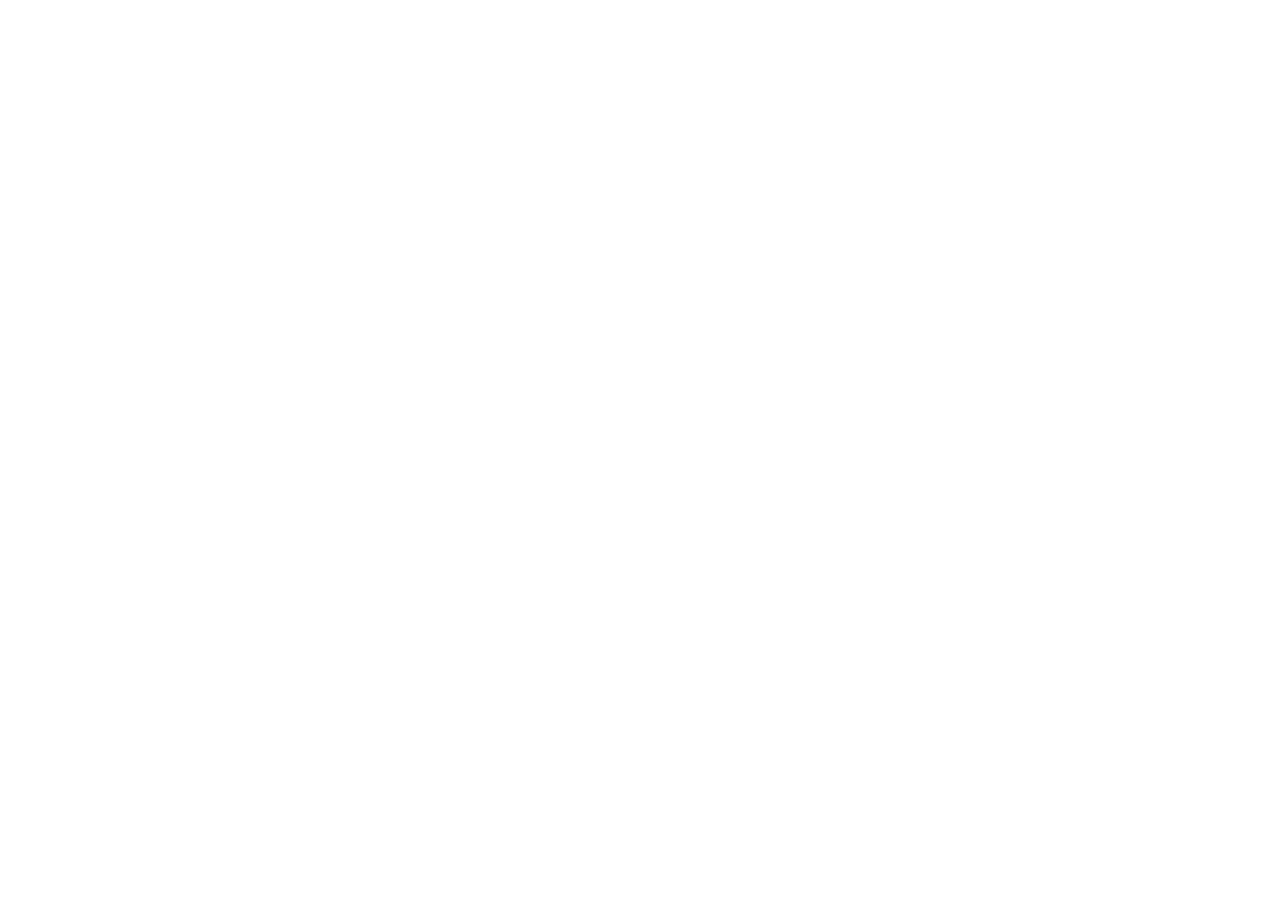
==== about.html @ e6ccbcdb "Ajout image" ====
<!DOCTYPE html>
<html lang="en">
<head>
    <meta charset="UTF-8">
    <meta http-equiv="X-UA-Compatible" content="IE=edge">
    <meta name="viewport" content="width=device-width, initial-scale=1.0">
    <title>Designo - About</title>
</head>
<body>
    
</body>
</html>
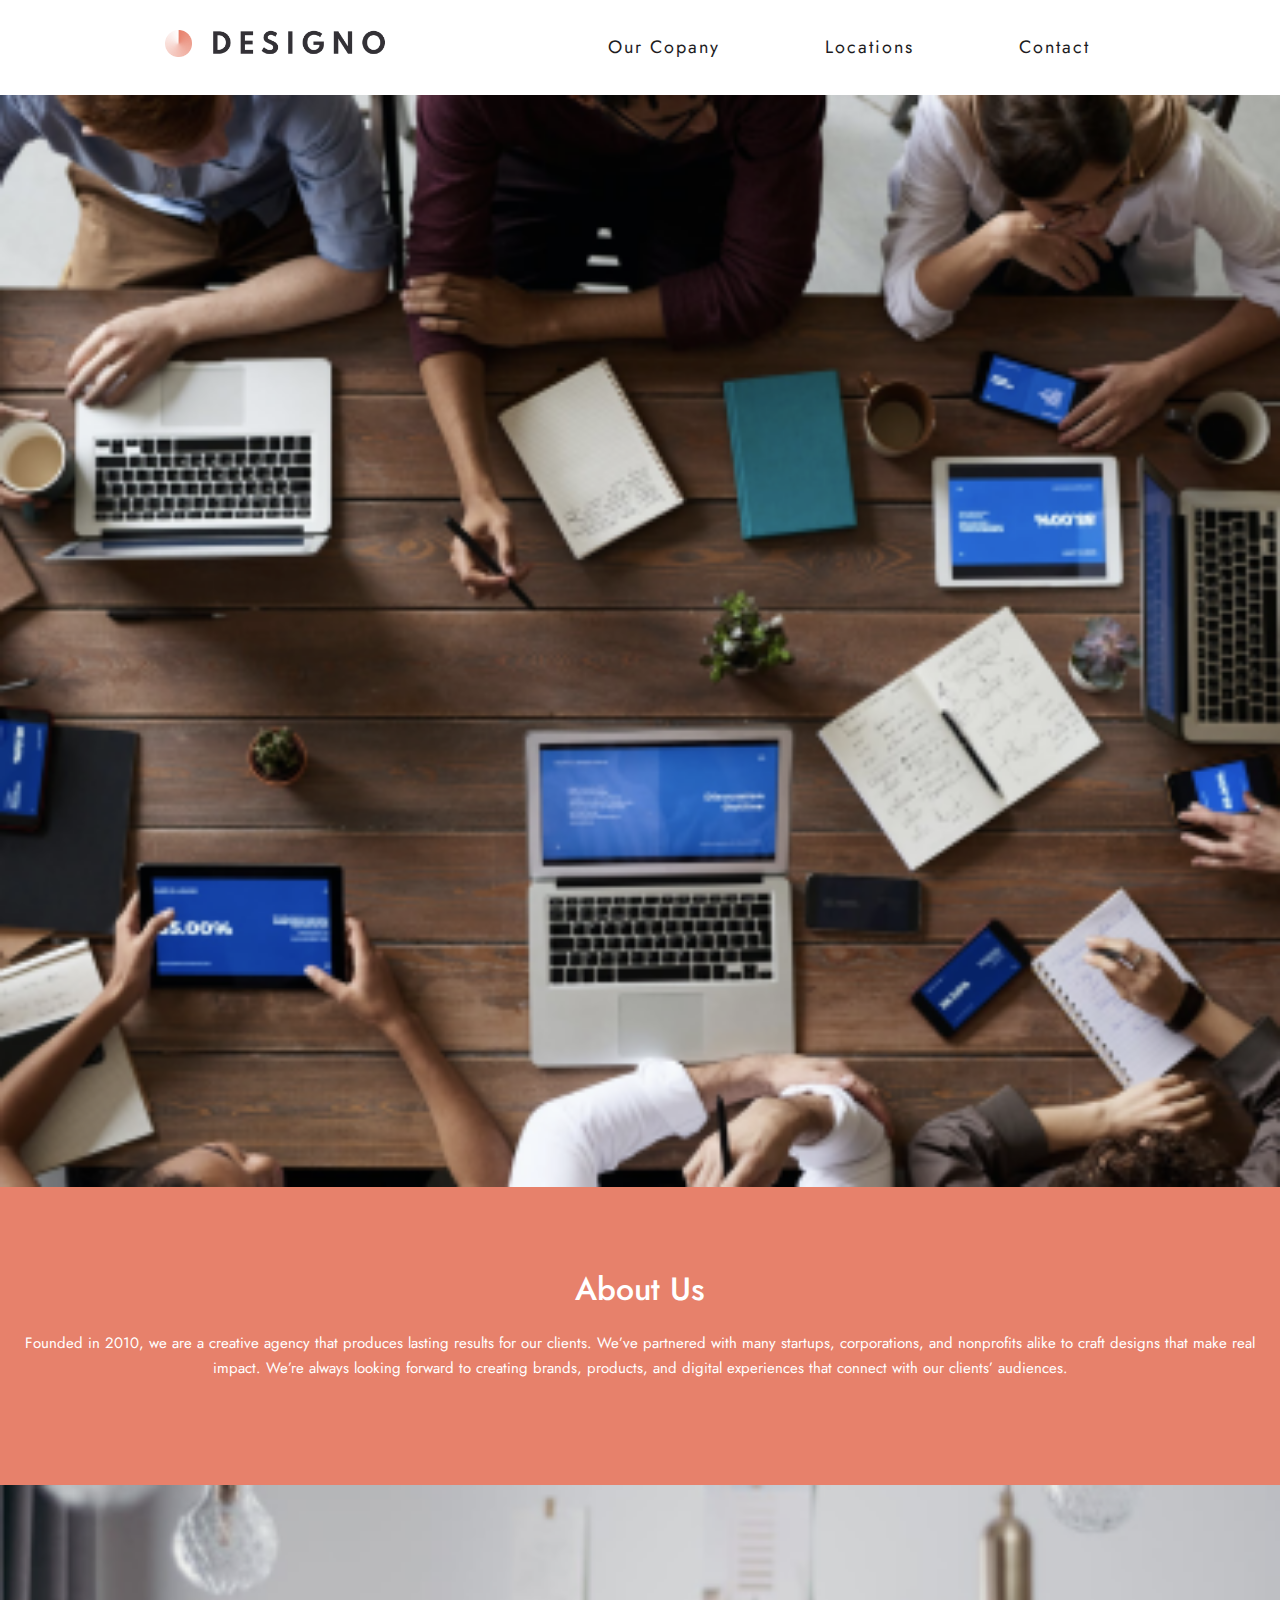
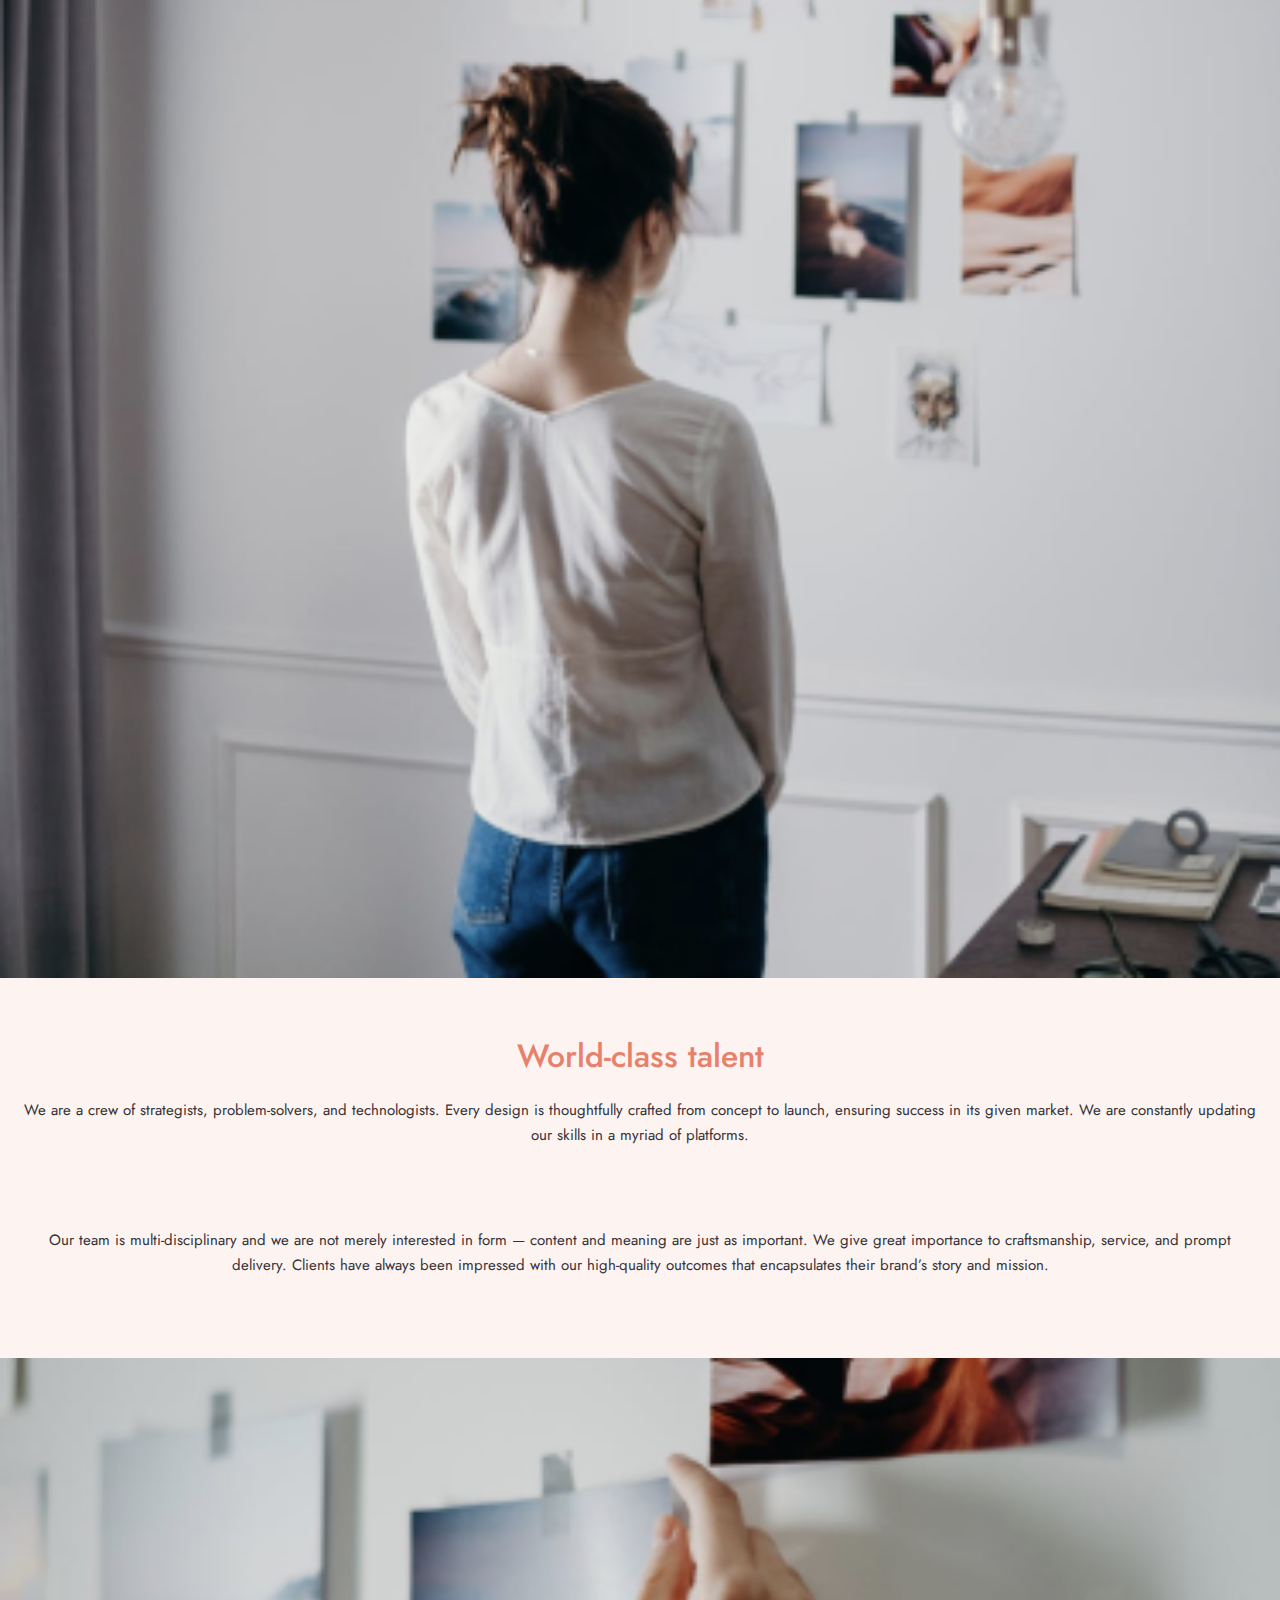
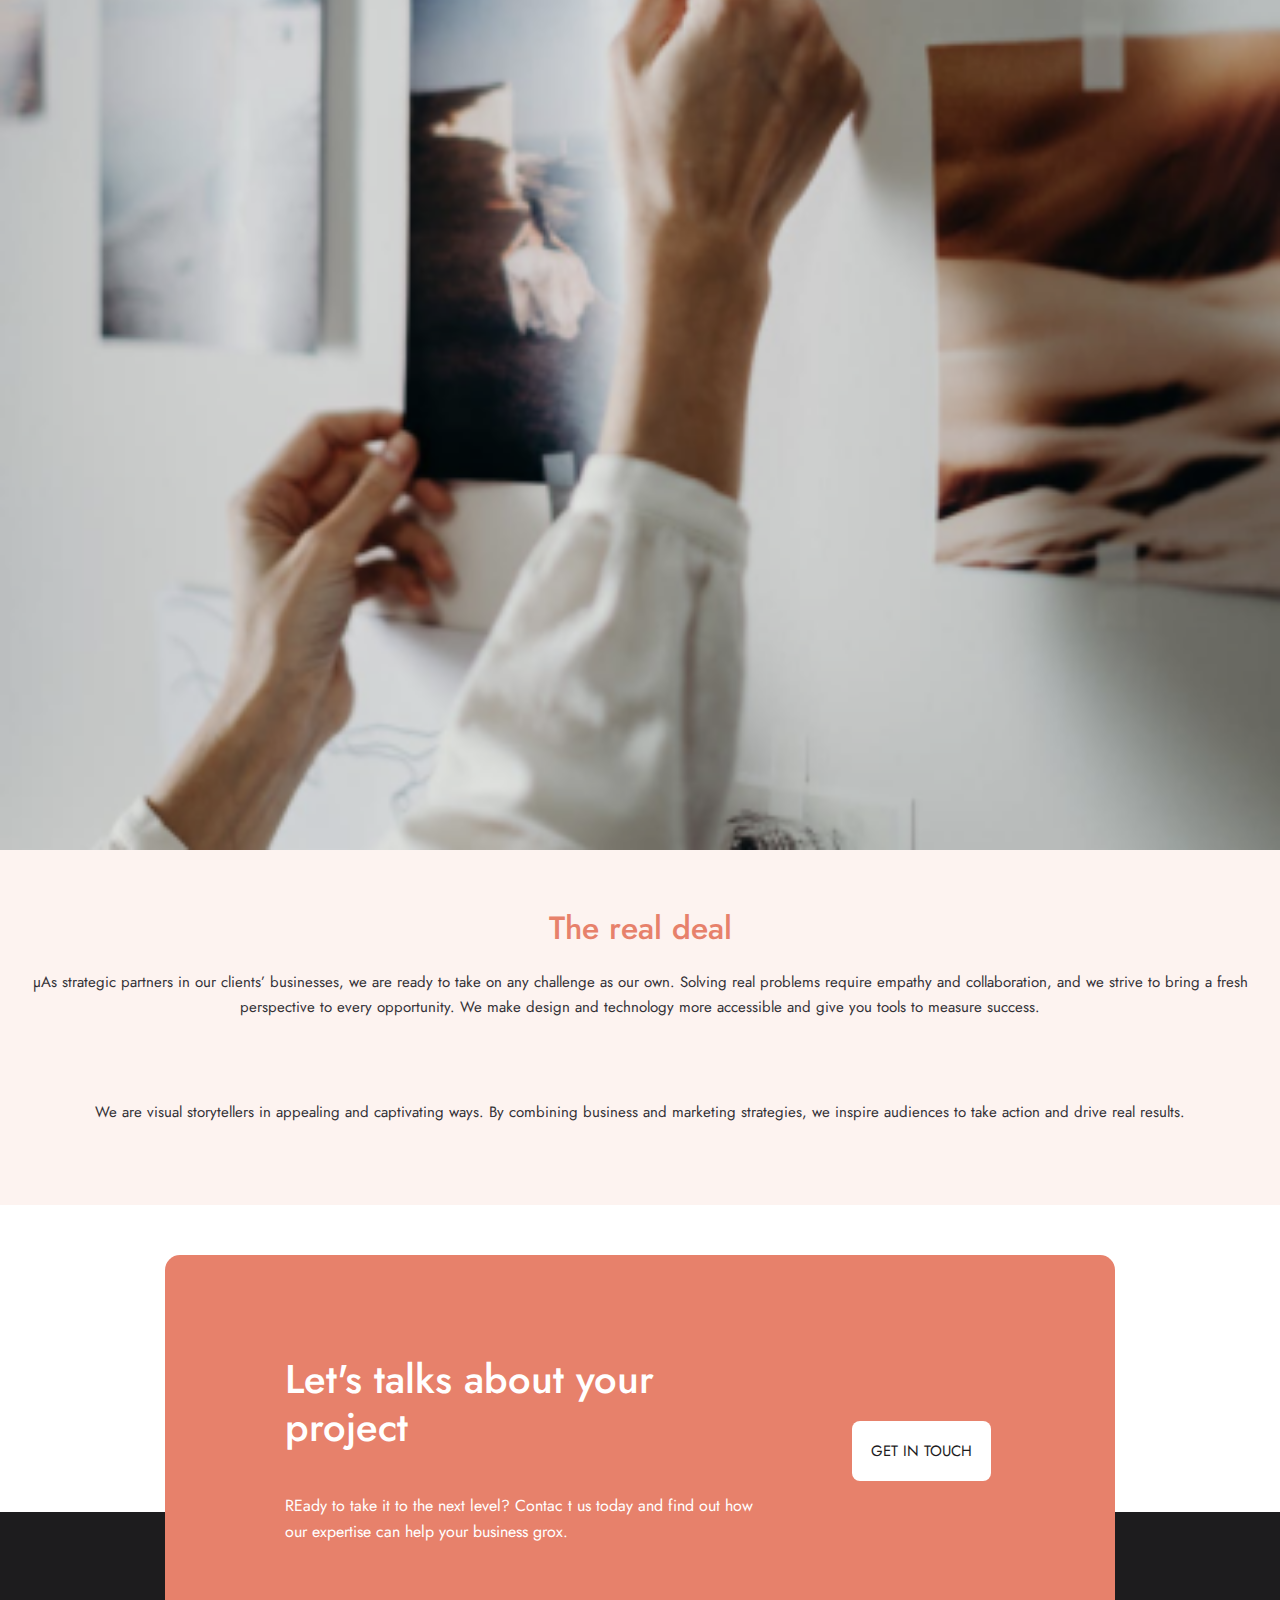
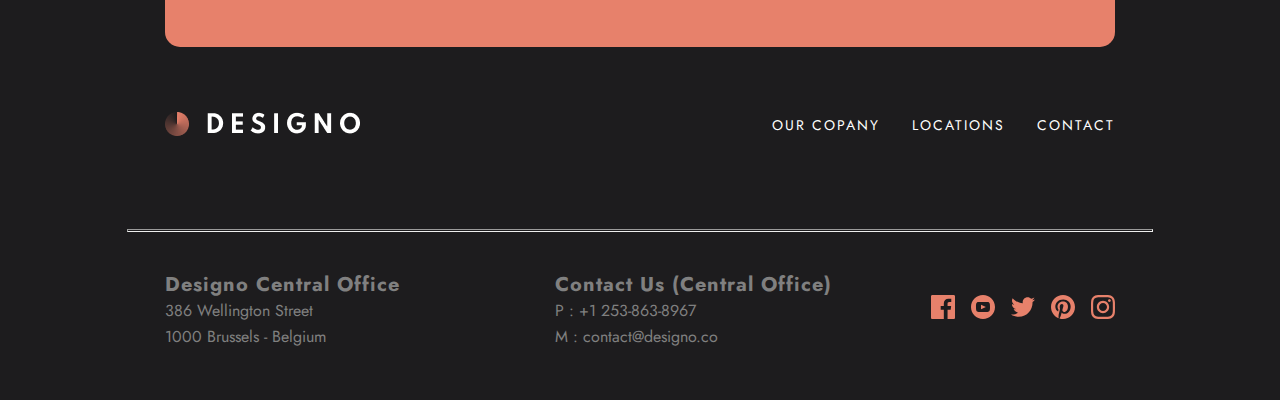
==== commit 66cdb4af: "page about 90% mobile" ====
--- a/about.html
+++ b/about.html
@@ -4,9 +4,131 @@
     <meta charset="UTF-8">
     <meta http-equiv="X-UA-Compatible" content="IE=edge">
     <meta name="viewport" content="width=device-width, initial-scale=1.0">
+    <link rel="stylesheet" href="src/css/about.min.css">
     <title>Designo - About</title>
 </head>
 <body>
-    
+
+    <!--      HEADER       -->
+
+
+    <header class="header">
+       
+            <a href="index.html">
+                <img src="src/img/logo_header.png" class="logo" alt="logo" >
+            </a>
+
+        <div class="header_burger_close" onclick="HeaderClose()"> 
+             <svg 
+                 class="w-6 h-6" fill="currentColor" viewBox="0 0 20 20" xmlns="http://www.w3.org/2000/svg"><path fill-rule="evenodd" d="M4.293 4.293a1 1 0 011.414 0L10 8.586l4.293-4.293a1 1 0 111.414 1.414L11.414 10l4.293 4.293a1 1 0 01-1.414 1.414L10 11.414l-4.293 4.293a1 1 0 01-1.414-1.414L8.586 10 4.293 5.707a1 1 0 010-1.414z" clip-rule="evenodd"></path>
+             </svg>
+        </div>
+
+        <div class="header_burger_open" onclick="HeaderOpen()">
+            <svg 
+                class="svg_menu"  fill="none" stroke="currentColor" viewBox="0 0 24 24" xmlns="http://www.w3.org/2000/svg"><path stroke-linecap="round" stroke-linejoin="round" stroke-width="2" d="M4 6h16M4 12h16M4 18h16"></path>
+            </svg>
+        </div>
+
+        <nav class="_nav_header">  
+            <ul class="_nav_header_list">
+                <li><a href="about.html" class="_nav_header_link">Our Copany</a></li>
+                <li><a href="location.html" class="_nav_header_link">Locations</a></li>
+                <li><a href="contact.html" class="_nav_header_link">Contact</a></li>
+            </ul>
+        </nav>
+      
+    </header>
+    <div class="overlay_menu_burger"></div>
+
+    <main>
+        <section class="about_us">
+            <img src="src/img/about/workship.png" alt="workship_photo">   
+            <section class="about_text">
+                <h1>About Us</h1>
+                <p>Founded in 2010, we are a creative agency that produces lasting results for our clients. We’ve partnered with many startups, corporations, and nonprofits alike to craft designs that make real impact. We’re always looking forward to creating brands, products, and digital experiences that connect with our clients’ audiences.</p>
+            </section>
+        </section>
+        <section class="talent">
+            <img src="src/img/about/think.png" alt="thinking_photo">   
+            <section class="talent_text">
+                <h1>World-class talent</h1>
+                <p>We are a crew of strategists, problem-solvers, and technologists. Every design is thoughtfully crafted from concept to launch, ensuring success in its given market. We are constantly updating our skills in a myriad of platforms.</p>
+                <p>Our team is multi-disciplinary and we are not merely interested in form — content and meaning are just as important. We give great importance to craftsmanship, service, and prompt delivery. Clients have always been impressed with our high-quality outcomes that encapsulates their brand’s story and mission.</p>
+            </section>
+        </section>
+        <section class="location">
+
+        </section>
+        <section class="real-deal">
+            <img src="src/img/about/work.png" alt="working_photo">   
+            <section class="real-deal_text">
+                <h1>The real deal</h1>
+                <p>µAs strategic partners in our clients’ businesses, we are ready to take on any challenge as our own.
+                    Solving real problems require empathy and collaboration, and we strive to bring a fresh perspective to every opportunity. We make design and technology more accessible and give you tools to measure success.</p>
+                <p> We are visual storytellers in appealing and captivating ways. By combining business and marketing strategies, we inspire audiences to take action and drive real results.</p>
+        </section>
+    </main>
+    <footer>
+
+        <section class ="talk_project">
+            <h1>Let's talks about your project</h1>
+            <p>REady to take it to the next level? Contac t us today and find out how our expertise can help your business grox.</p>
+         
+                <a href="#">get in touch</a>
+          
+        </section>
+
+        <section class="black_bg">
+            <section class="footer_nav">
+                <img src="src/img/logo_footer.png" class="logo" alt="logo" >
+            
+
+            <hr class="ligne_mobile">
+
+                    <ul class="footer_info_list">
+                        <li><a href="#" class="footer_info_link">Our Copany</a></li>
+                        <li><a href="#" class="footer_info_link">Locations</a></li>
+                        <li><a href="#" class="footer_info_link">Contact</a></li>
+                    </ul>
+            
+            </section>
+
+            <hr class="ligne_pc">
+
+            <section class="adresse_et_reseau">
+
+                <section class="adress_contact">
+
+                    <div>
+                        <h2>Designo Central Office</h2>
+                        <p> 386 Wellington Street </p>
+                        <p> 1000 Brussels - Belgium</p>
+                    </div>
+
+                    <div>
+                    <h2> Contact Us (Central Office)</h2>
+                    <p> P : +1 253-863-8967</p>
+                    <p> M : contact@designo.co</p>
+                    </div>
+            
+                </section>
+
+                <section class="reseau">
+                    <ul class="menu_reseau">
+                        <li class="logo_reseau"><img src="src/img/icon/facebook.svg" alt="logo facebook"></li>
+                        <li class="logo_reseau"><img src="src/img/icon/youtube.svg" alt="logo youtube"></li>
+                        <li class="logo_reseau"><img src="src/img/icon/twitter.svg" alt="logo twitter"></li>
+                        <li class="logo_reseau"><img src="src/img/icon/printerest.svg" alt="logo pinterest"></li>
+                        <li class="logo_reseau"><img src="src/img/icon/instagram.svg" alt="logo instagram"></li>
+                    </ul>
+                </section>
+            </section>        
+        </section>    
+    </footer>
+
+<script src="src/js/script.js"></script>
 </body>
+
+</html>
 </html>--- a/src/css/about.min.css
+++ b/src/css/about.min.css
@@ -0,0 +1 @@
+@import"https://fonts.googleapis.com/css2?family=Jost:ital,wght@0,100;0,200;0,300;0,400;0,500;0,600;0,700;0,800;0,900;1,100;1,200;1,300;1,400;1,500;1,600;1,700;1,800;1,900&display=swap";@import"https://fonts.googleapis.com/css2?family=Jost:ital,wght@0,100;0,200;0,300;0,400;0,500;0,600;0,700;0,800;0,900;1,100;1,200;1,300;1,400;1,500;1,600;1,700;1,800;1,900&display=swap";@import"https://fonts.googleapis.com/css2?family=Jost:ital,wght@0,100;0,200;0,300;0,400;0,500;0,600;0,700;0,800;0,900;1,100;1,200;1,300;1,400;1,500;1,600;1,700;1,800;1,900&display=swap";html,body,span,span,applet,object,iframe,h1,h2,h3,h4,h5,h6,p,blockquote,pre,a,abbr,acronym,address,big,cite,code,del,dfn,em,img,ins,kbd,q,s,samp,small,strike,strong,sub,sup,tt,var,b,u,i,center,dl,dt,dd,ol,ul,li,fieldset,form,label,legend,table,caption,tbody,tfoot,thead,tr,th,td,article,aside,canvas,details,embed,figure,figcaption,footer,header,hgroup,menu,nav,output,ruby,section,summary,time,mark,audio,video{margin:0;padding:0;border:0;font-size:100%;font:inherit;vertical-align:baseline}article,aside,details,figcaption,figure,footer,header,hgroup,menu,nav,section{display:block}body{line-height:1}ol,ul{list-style:none}blockquote,q{quotes:none}blockquote:before,blockquote:after,q:before,q:after{content:"";content:none}table{border-collapse:collapse;border-spacing:0}h1{font-family:"Jost";font-style:normal;font-weight:500;font-size:48px;line-height:48px}h2{font-family:"Jost";font-style:normal;font-weight:500;font-size:40px;line-height:48px;letter-spacing:2px}h2{font-family:"Jost";font-style:normal;font-weight:500;font-size:20px;line-height:26px;letter-spacing:5px}body{font-family:"Jost";font-style:normal;font-weight:400;font-size:16px;line-height:26px}h1{font-family:"Jost";font-style:normal;font-weight:500;font-size:48px;line-height:48px}h2{font-family:"Jost";font-style:normal;font-weight:500;font-size:40px;line-height:48px;letter-spacing:2px}h2{font-family:"Jost";font-style:normal;font-weight:500;font-size:20px;line-height:26px;letter-spacing:5px}body{font-family:"Jost";font-style:normal;font-weight:400;font-size:16px;line-height:26px}.header{background-color:#fff;width:calc(100% - 70px);height:96px;display:-webkit-box;display:-ms-flexbox;display:flex;-webkit-box-pack:justify;-ms-flex-pack:justify;justify-content:space-between;-webkit-box-align:center;-ms-flex-align:center;align-items:center;padding:0px 35px}.header .logo{max-height:27px}.header .header_burger_close{display:none;cursor:pointer}.header .header_burger_close svg{width:35px;height:32px}.header .on{display:block}.header .header_burger_open{display:block;cursor:pointer}.header .header_burger_open svg{width:35px;height:32px}.header .off{display:none}.header ._nav_header{position:fixed;top:0;left:0;width:100%;height:235px;background-color:#1d1c1e;display:-webkit-box;display:-ms-flexbox;display:flex;margin-top:96px;-webkit-box-pack:justify;-ms-flex-pack:justify;justify-content:space-between;padding-left:24px;-webkit-transform:translateX(500vh);transform:translateX(500vh);-webkit-transition:all 1s;transition:all 1s}.header ._nav_header ._nav_header_list{display:-webkit-box;display:-ms-flexbox;display:flex;-webkit-box-orient:vertical;-webkit-box-direction:normal;-ms-flex-direction:column;flex-direction:column;-webkit-box-align:left;-ms-flex-align:left;align-items:left;-webkit-box-pack:center;-ms-flex-pack:center;justify-content:center;gap:35px}.header ._nav_header ._nav_header_list ._nav_header_link{color:#fff;text-decoration:none;font-size:24px;font-size:24px}.header .open{-webkit-transform:initial;transform:initial;display:-webkit-box;display:-ms-flexbox;display:flex}@media screen and (min-width: 768px){.header{display:-webkit-box;display:-ms-flexbox;display:flex;height:initial;width:initial;padding:0px 165px;background-color:#fff}.header img{margin-right:25px}.header ._nav_header{display:-webkit-box;display:-ms-flexbox;display:flex;-webkit-box-align:center;-ms-flex-align:center;align-items:center;-webkit-box-pack:center;-ms-flex-pack:center;justify-content:center;position:relative;width:initial;height:95px;background-color:#fff;margin-top:0px;padding-left:0px;-webkit-transform:none;transform:none;-webkit-transition:none;transition:none}.header ._nav_header ._nav_header_list{-webkit-box-orient:horizontal;-webkit-box-direction:normal;-ms-flex-direction:row;flex-direction:row;-webkit-box-align:center;-ms-flex-align:center;align-items:center;-webkit-box-pack:center;-ms-flex-pack:center;justify-content:center;display:-webkit-box;display:-ms-flexbox;display:flex;-webkit-box-pack:justify;-ms-flex-pack:justify;justify-content:space-between;align-items:center;height:56px;margin:0px 40px 0px 48px;position:relative;padding:0;margin:0;list-style:none;gap:55px}.header ._nav_header ._nav_header_list ._nav_header_link{color:#1d1c1e;text-decoration:none;font-weight:400;font-size:18px;padding:28px 25px 31px;line-height:14px;letter-spacing:2px}.header .header_burger_open{display:none}.header .header_burger_close{display:none}}h1{font-family:"Jost";font-style:normal;font-weight:500;font-size:48px;line-height:48px}h2{font-family:"Jost";font-style:normal;font-weight:500;font-size:40px;line-height:48px;letter-spacing:2px}h2{font-family:"Jost";font-style:normal;font-weight:500;font-size:20px;line-height:26px;letter-spacing:5px}body{font-family:"Jost";font-style:normal;font-weight:400;font-size:16px;line-height:26px}footer{width:100vw;display:-webkit-box;display:-ms-flexbox;display:flex;-webkit-box-orient:vertical;-webkit-box-direction:normal;-ms-flex-direction:column;flex-direction:column;gap:40px}footer .talk_project{position:relative;background-color:#e7816b;text-align:center;color:#fff;padding:25px;margin:50px 35px -200px;bottom:10;border-radius:15%}footer .talk_project h1{font-size:32px}footer .talk_project p{font-size:15px;margin-top:15px;margin-bottom:49px}footer .talk_project a{text-decoration:none;font-size:15px;color:#1d1c1e;padding:17px 19px;text-transform:uppercase;background-color:#fff;border-radius:8%}footer .black_bg{background-color:#1d1c1e;padding-top:150px;width:100vw;display:-webkit-box;display:-ms-flexbox;display:flex;-webkit-box-orient:vertical;-webkit-box-direction:normal;-ms-flex-direction:column;flex-direction:column;gap:40px}footer .black_bg .footer_nav{display:-webkit-box;display:-ms-flexbox;display:flex;-webkit-box-pack:justify;-ms-flex-pack:justify;justify-content:space-between;-webkit-box-align:center;-ms-flex-align:center;align-items:center;-webkit-box-orient:vertical;-webkit-box-direction:normal;-ms-flex-direction:column;flex-direction:column}footer .black_bg .footer_nav .logo{max-height:27px;margin:50px auto}footer .black_bg .footer_nav .ligne_mobile{color:rgba(255,255,255,.1);height:1px;width:80%;margin:0 24px 32px}footer .black_bg .footer_nav .footer_info_list{display:-webkit-box;display:-ms-flexbox;display:flex;-webkit-box-orient:vertical;-webkit-box-direction:normal;-ms-flex-direction:column;flex-direction:column;gap:32px;text-align:center;text-transform:uppercase;font-size:14px;letter-spacing:2px}footer .black_bg .footer_nav .footer_info_list .footer_info_link{text-decoration:none;color:#fff}footer .black_bg .ligne_pc{display:none}footer .black_bg .adress_contact{display:-webkit-box;display:-ms-flexbox;display:flex;-webkit-box-orient:vertical;-webkit-box-direction:normal;-ms-flex-direction:column;flex-direction:column;-webkit-box-align:center;-ms-flex-align:center;align-items:center;-ms-flex-line-pack:center;align-content:center;font-size:16px;color:gray;text-align:center;gap:40px;padding:0 50px}footer .black_bg .adress_contact h2{letter-spacing:1px;font-weight:700}footer .black_bg .adress_contact p{font-size:16px}footer .black_bg .reseau{color:#fff}footer .black_bg .reseau .menu_reseau{display:-webkit-box;display:-ms-flexbox;display:flex;-webkit-box-align:center;-ms-flex-align:center;align-items:center;-webkit-box-pack:center;-ms-flex-pack:center;justify-content:center;gap:16px}@media screen and (min-width: 768px){footer{width:100vw;display:-webkit-box;display:-ms-flexbox;display:flex;-webkit-box-orient:vertical;-webkit-box-direction:normal;-ms-flex-direction:column;flex-direction:column;gap:40px}footer .talk_project{position:relative;background-color:#e7816b;display:grid;-webkit-box-pack:center;-ms-flex-pack:center;justify-content:center;-webkit-box-align:center;-ms-flex-align:center;align-items:center;grid-template-columns:1fr 1fr;grid-template-rows:1fr 1fr;gap:0px 0px;grid-auto-flow:row;grid-template-areas:"h1 a" "p a";text-align:left;color:#fff;padding:25px;margin:50px 165px -175px;bottom:10;border-radius:15px}footer .talk_project h1{grid-area:h1;font-size:40px;width:468px;margin-left:95px;margin-top:75px}footer .talk_project p{grid-area:p;font-size:16px;margin-top:15px;margin-bottom:49px;width:468px;margin-left:95px}footer .talk_project a{margin:auto;grid-area:a;text-decoration:none;font-size:15px;color:#1d1c1e;text-align:center;padding:17px 19px;text-transform:uppercase;background-color:#fff;border-radius:8px}footer .black_bg{background-color:#1d1c1e;padding-top:150px;width:100vw}footer .black_bg .footer_nav{display:-webkit-box;display:-ms-flexbox;display:flex;-webkit-box-pack:justify;-ms-flex-pack:justify;justify-content:space-between;-webkit-box-align:center;-ms-flex-align:center;align-items:center;-webkit-box-orient:horizontal;-webkit-box-direction:normal;-ms-flex-direction:row;flex-direction:row;padding:0 165px}footer .black_bg .footer_nav .logo{max-height:27px;margin:50px 0}footer .black_bg .footer_nav .ligne_mobile{display:none}footer .black_bg .footer_nav .footer_info_list{display:-webkit-box;display:-ms-flexbox;display:flex;-webkit-box-orient:horizontal;-webkit-box-direction:normal;-ms-flex-direction:row;flex-direction:row;gap:32px;text-align:center;text-transform:uppercase;font-size:14px;letter-spacing:2px}footer .black_bg .footer_nav .footer_info_list .footer_info_link{text-decoration:none;color:#fff}footer .black_bg .ligne_pc{display:block;color:rgba(255,255,255,.1);height:1px;width:80%;margin:0 32px;-ms-flex-item-align:center;align-self:center}footer .black_bg .adresse_et_reseau{display:-webkit-box;display:-ms-flexbox;display:flex;-webkit-box-pack:justify;-ms-flex-pack:justify;justify-content:space-between;-webkit-box-align:center;-ms-flex-align:center;align-items:center;padding:0 165px;margin-bottom:50px}footer .black_bg .adresse_et_reseau .adress_contact{display:-webkit-box;display:-ms-flexbox;display:flex;-webkit-box-orient:horizontal;-webkit-box-direction:normal;-ms-flex-direction:row;flex-direction:row;-webkit-box-pack:left;-ms-flex-pack:left;justify-content:left;font-size:16px;color:gray;text-align:left;gap:155px;padding:0 0}footer .black_bg .adresse_et_reseau .adress_contact h2{letter-spacing:1px;font-weight:700}footer .black_bg .adresse_et_reseau .adress_contact p{font-size:16px}footer .black_bg .adresse_et_reseau .reseau{color:#fff}footer .black_bg .adresse_et_reseau .reseau .menu_reseau{display:-webkit-box;display:-ms-flexbox;display:flex;-webkit-box-align:center;-ms-flex-align:center;align-items:center;-webkit-box-pack:center;-ms-flex-pack:center;justify-content:center;gap:16px}}.about_us{display:-webkit-box;display:-ms-flexbox;display:flex;-webkit-box-orient:vertical;-webkit-box-direction:normal;-ms-flex-direction:column;flex-direction:column}.about_us .about_text{background-color:#e7816b;text-align:center;color:#fff;padding:24px}.about_us .about_text h1{font-size:32px;line-height:36px;padding-top:60px}.about_us .about_text p{font-size:15px;margin-top:24px;margin-bottom:80px;line-height:25px}.talent{display:-webkit-box;display:-ms-flexbox;display:flex;-webkit-box-orient:vertical;-webkit-box-direction:normal;-ms-flex-direction:column;flex-direction:column}.talent .talent_text{background-color:#fdf3f0;text-align:center;padding:0 24px}.talent .talent_text h1{color:#e7816b;font-size:32px;line-height:36px;padding-top:60px}.talent .talent_text p{color:#333136;font-size:15px;margin-top:24px;margin-bottom:80px;line-height:25px}.real-deal{display:-webkit-box;display:-ms-flexbox;display:flex;-webkit-box-orient:vertical;-webkit-box-direction:normal;-ms-flex-direction:column;flex-direction:column}.real-deal .real-deal_text{background-color:#fdf3f0;text-align:center;padding:0 24px}.real-deal .real-deal_text h1{color:#e7816b;font-size:32px;line-height:36px;padding-top:60px}.real-deal .real-deal_text p{color:#333136;font-size:15px;margin-top:24px;margin-bottom:80px;line-height:25px}/*# sourceMappingURL=about.min.css.map */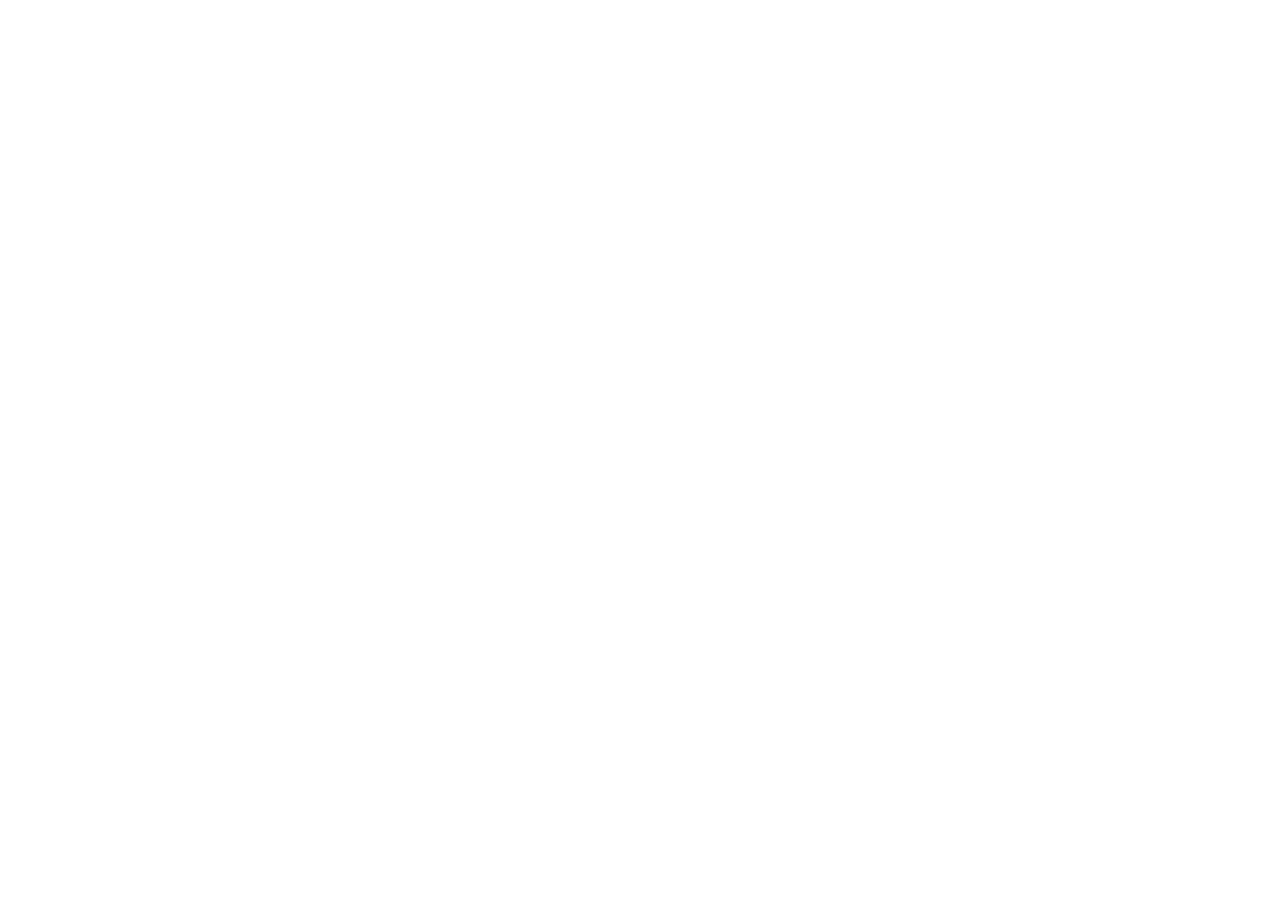
==== commit 8e71dc29: "push seb seb" ====
--- a/about.html
+++ b/about.html
@@ -4,131 +4,9 @@
     <meta charset="UTF-8">
     <meta http-equiv="X-UA-Compatible" content="IE=edge">
     <meta name="viewport" content="width=device-width, initial-scale=1.0">
-    <link rel="stylesheet" href="src/css/about.min.css">
     <title>Designo - About</title>
 </head>
 <body>
-
-    <!--      HEADER       -->
-
-
-    <header class="header">
-       
-            <a href="index.html">
-                <img src="src/img/logo_header.png" class="logo" alt="logo" >
-            </a>
-
-        <div class="header_burger_close" onclick="HeaderClose()"> 
-             <svg 
-                 class="w-6 h-6" fill="currentColor" viewBox="0 0 20 20" xmlns="http://www.w3.org/2000/svg"><path fill-rule="evenodd" d="M4.293 4.293a1 1 0 011.414 0L10 8.586l4.293-4.293a1 1 0 111.414 1.414L11.414 10l4.293 4.293a1 1 0 01-1.414 1.414L10 11.414l-4.293 4.293a1 1 0 01-1.414-1.414L8.586 10 4.293 5.707a1 1 0 010-1.414z" clip-rule="evenodd"></path>
-             </svg>
-        </div>
-
-        <div class="header_burger_open" onclick="HeaderOpen()">
-            <svg 
-                class="svg_menu"  fill="none" stroke="currentColor" viewBox="0 0 24 24" xmlns="http://www.w3.org/2000/svg"><path stroke-linecap="round" stroke-linejoin="round" stroke-width="2" d="M4 6h16M4 12h16M4 18h16"></path>
-            </svg>
-        </div>
-
-        <nav class="_nav_header">  
-            <ul class="_nav_header_list">
-                <li><a href="about.html" class="_nav_header_link">Our Copany</a></li>
-                <li><a href="location.html" class="_nav_header_link">Locations</a></li>
-                <li><a href="contact.html" class="_nav_header_link">Contact</a></li>
-            </ul>
-        </nav>
-      
-    </header>
-    <div class="overlay_menu_burger"></div>
-
-    <main>
-        <section class="about_us">
-            <img src="src/img/about/workship.png" alt="workship_photo">   
-            <section class="about_text">
-                <h1>About Us</h1>
-                <p>Founded in 2010, we are a creative agency that produces lasting results for our clients. We’ve partnered with many startups, corporations, and nonprofits alike to craft designs that make real impact. We’re always looking forward to creating brands, products, and digital experiences that connect with our clients’ audiences.</p>
-            </section>
-        </section>
-        <section class="talent">
-            <img src="src/img/about/think.png" alt="thinking_photo">   
-            <section class="talent_text">
-                <h1>World-class talent</h1>
-                <p>We are a crew of strategists, problem-solvers, and technologists. Every design is thoughtfully crafted from concept to launch, ensuring success in its given market. We are constantly updating our skills in a myriad of platforms.</p>
-                <p>Our team is multi-disciplinary and we are not merely interested in form — content and meaning are just as important. We give great importance to craftsmanship, service, and prompt delivery. Clients have always been impressed with our high-quality outcomes that encapsulates their brand’s story and mission.</p>
-            </section>
-        </section>
-        <section class="location">
-
-        </section>
-        <section class="real-deal">
-            <img src="src/img/about/work.png" alt="working_photo">   
-            <section class="real-deal_text">
-                <h1>The real deal</h1>
-                <p>µAs strategic partners in our clients’ businesses, we are ready to take on any challenge as our own.
-                    Solving real problems require empathy and collaboration, and we strive to bring a fresh perspective to every opportunity. We make design and technology more accessible and give you tools to measure success.</p>
-                <p> We are visual storytellers in appealing and captivating ways. By combining business and marketing strategies, we inspire audiences to take action and drive real results.</p>
-        </section>
-    </main>
-    <footer>
-
-        <section class ="talk_project">
-            <h1>Let's talks about your project</h1>
-            <p>REady to take it to the next level? Contac t us today and find out how our expertise can help your business grox.</p>
-         
-                <a href="#">get in touch</a>
-          
-        </section>
-
-        <section class="black_bg">
-            <section class="footer_nav">
-                <img src="src/img/logo_footer.png" class="logo" alt="logo" >
-            
-
-            <hr class="ligne_mobile">
-
-                    <ul class="footer_info_list">
-                        <li><a href="#" class="footer_info_link">Our Copany</a></li>
-                        <li><a href="#" class="footer_info_link">Locations</a></li>
-                        <li><a href="#" class="footer_info_link">Contact</a></li>
-                    </ul>
-            
-            </section>
-
-            <hr class="ligne_pc">
-
-            <section class="adresse_et_reseau">
-
-                <section class="adress_contact">
-
-                    <div>
-                        <h2>Designo Central Office</h2>
-                        <p> 386 Wellington Street </p>
-                        <p> 1000 Brussels - Belgium</p>
-                    </div>
-
-                    <div>
-                    <h2> Contact Us (Central Office)</h2>
-                    <p> P : +1 253-863-8967</p>
-                    <p> M : contact@designo.co</p>
-                    </div>
-            
-                </section>
-
-                <section class="reseau">
-                    <ul class="menu_reseau">
-                        <li class="logo_reseau"><img src="src/img/icon/facebook.svg" alt="logo facebook"></li>
-                        <li class="logo_reseau"><img src="src/img/icon/youtube.svg" alt="logo youtube"></li>
-                        <li class="logo_reseau"><img src="src/img/icon/twitter.svg" alt="logo twitter"></li>
-                        <li class="logo_reseau"><img src="src/img/icon/printerest.svg" alt="logo pinterest"></li>
-                        <li class="logo_reseau"><img src="src/img/icon/instagram.svg" alt="logo instagram"></li>
-                    </ul>
-                </section>
-            </section>        
-        </section>    
-    </footer>
-
-<script src="src/js/script.js"></script>
+    
 </body>
-
-</html>
 </html>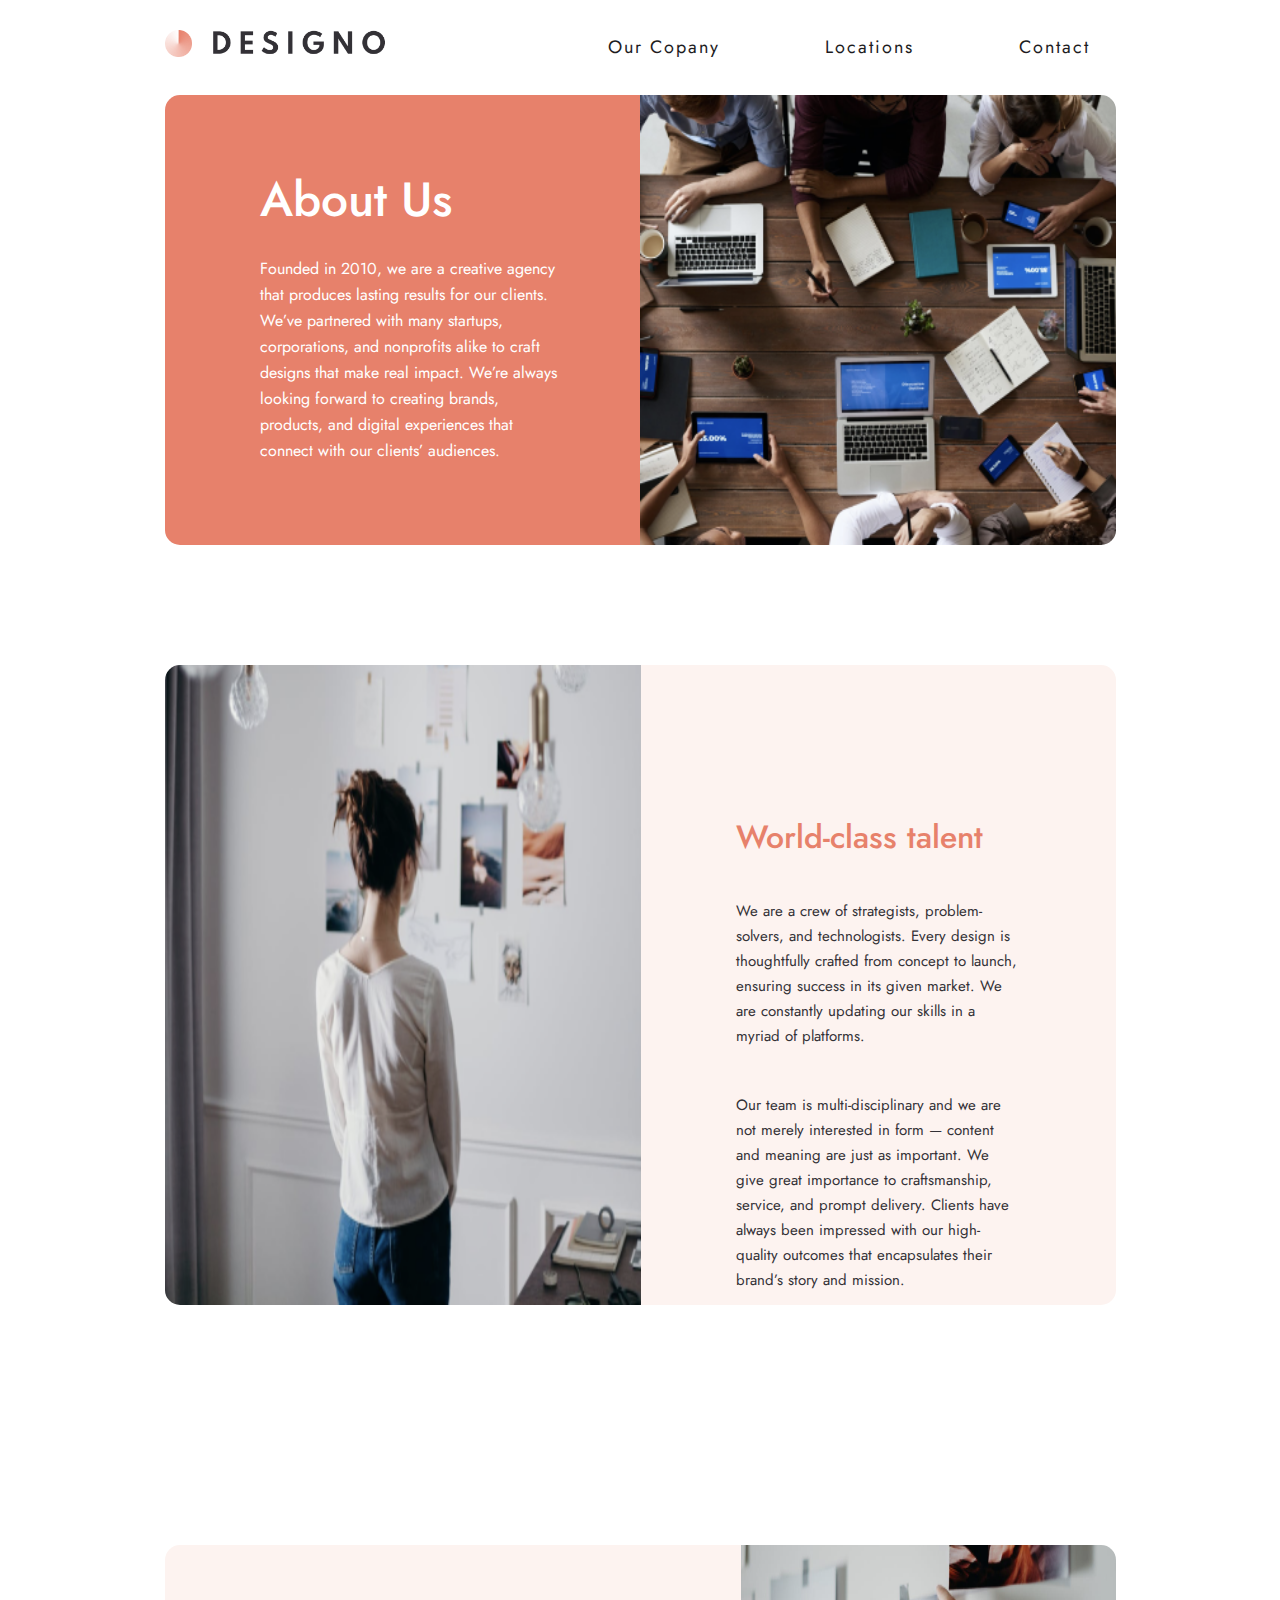
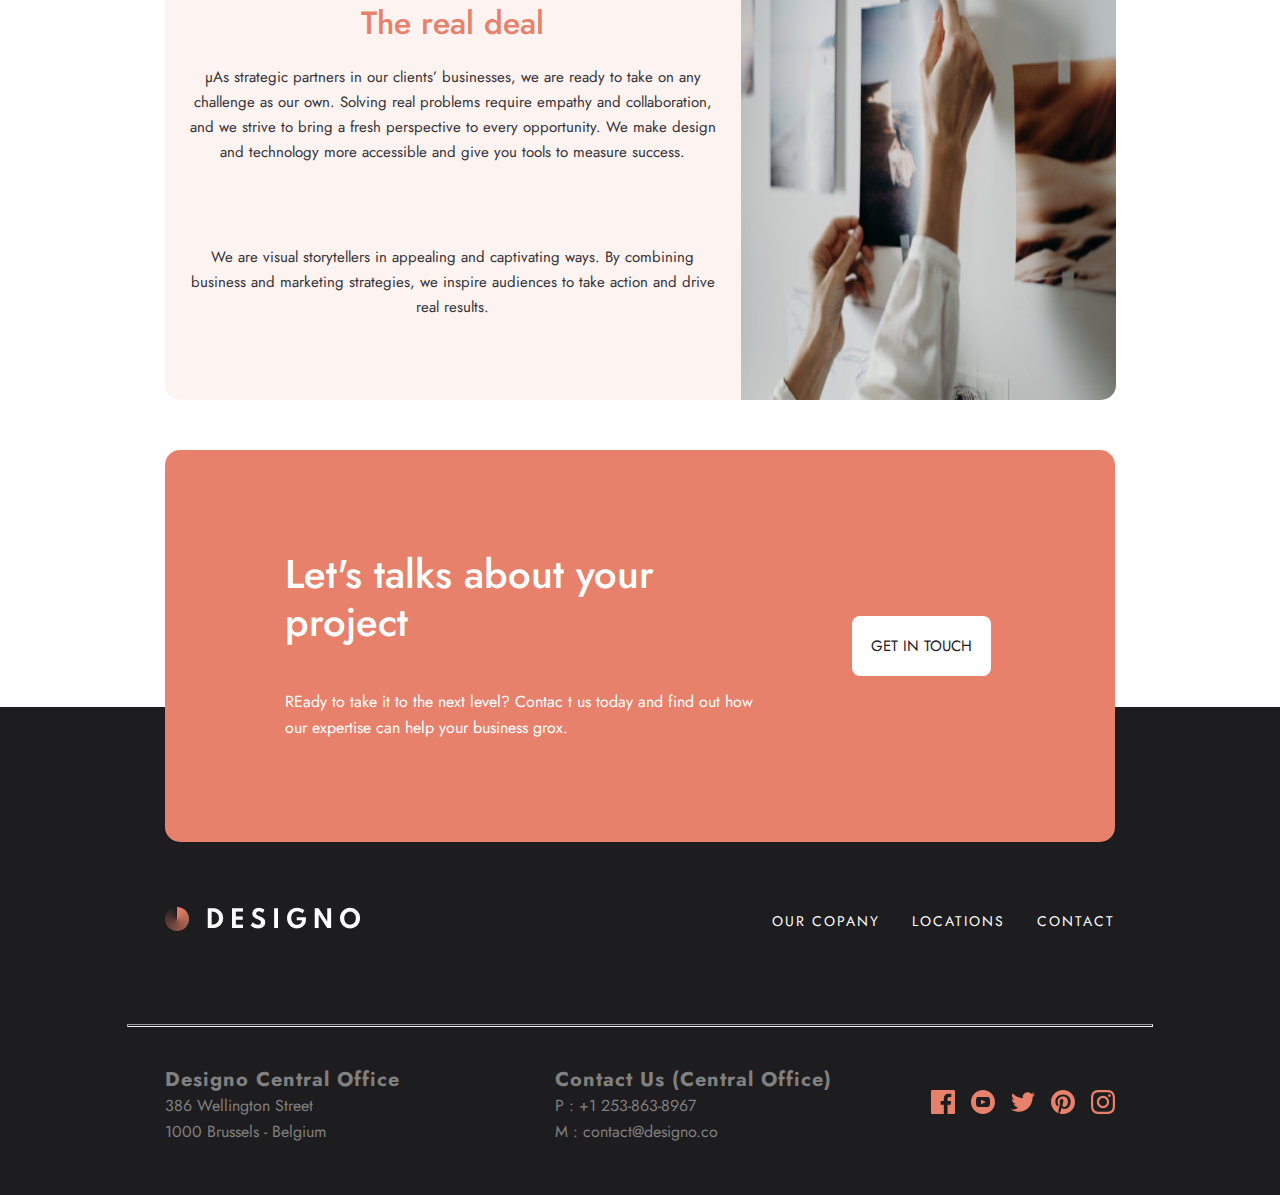
==== commit e2c762e1: "about et index" ====
--- a/about.html
+++ b/about.html
@@ -4,9 +4,131 @@
     <meta charset="UTF-8">
     <meta http-equiv="X-UA-Compatible" content="IE=edge">
     <meta name="viewport" content="width=device-width, initial-scale=1.0">
+    <link rel="stylesheet" href="src/css/about.min.css">
     <title>Designo - About</title>
 </head>
 <body>
-    
+
+    <!--      HEADER       -->
+
+
+    <header class="header">
+       
+            <a href="index.html">
+                <img src="src/img/logo_header.png" class="logo" alt="logo" >
+            </a>
+
+        <div class="header_burger_close" onclick="HeaderClose()"> 
+             <svg 
+                 class="w-6 h-6" fill="currentColor" viewBox="0 0 20 20" xmlns="http://www.w3.org/2000/svg"><path fill-rule="evenodd" d="M4.293 4.293a1 1 0 011.414 0L10 8.586l4.293-4.293a1 1 0 111.414 1.414L11.414 10l4.293 4.293a1 1 0 01-1.414 1.414L10 11.414l-4.293 4.293a1 1 0 01-1.414-1.414L8.586 10 4.293 5.707a1 1 0 010-1.414z" clip-rule="evenodd"></path>
+             </svg>
+        </div>
+
+        <div class="header_burger_open" onclick="HeaderOpen()">
+            <svg 
+                class="svg_menu"  fill="none" stroke="currentColor" viewBox="0 0 24 24" xmlns="http://www.w3.org/2000/svg"><path stroke-linecap="round" stroke-linejoin="round" stroke-width="2" d="M4 6h16M4 12h16M4 18h16"></path>
+            </svg>
+        </div>
+
+        <nav class="_nav_header">  
+            <ul class="_nav_header_list">
+                <li><a href="about.html" class="_nav_header_link">Our Copany</a></li>
+                <li><a href="location.html" class="_nav_header_link">Locations</a></li>
+                <li><a href="contact.html" class="_nav_header_link">Contact</a></li>
+            </ul>
+        </nav>
+      
+    </header>
+    <div class="overlay_menu_burger"></div>
+
+    <main>
+        <section class="about_us">
+            <img src="src/img/about/workship.png" alt="workship_photo"></img>   
+            <section class="about_text">
+                <h1>About Us</h1>
+                <p>Founded in 2010, we are a creative agency that produces lasting results for our clients. We’ve partnered with many startups, corporations, and nonprofits alike to craft designs that make real impact. We’re always looking forward to creating brands, products, and digital experiences that connect with our clients’ audiences.</p>
+            </section>
+        </section>
+        <section class="talent">
+            <img src="src/img/about/think.png" alt="thinking_photo">   
+            <section class="talent_text">
+                <h1>World-class talent</h1>
+                <p>We are a crew of strategists, problem-solvers, and technologists. Every design is thoughtfully crafted from concept to launch, ensuring success in its given market. We are constantly updating our skills in a myriad of platforms.</p>
+                <p>Our team is multi-disciplinary and we are not merely interested in form — content and meaning are just as important. We give great importance to craftsmanship, service, and prompt delivery. Clients have always been impressed with our high-quality outcomes that encapsulates their brand’s story and mission.</p>
+            </section>
+        </section>
+        <section class="location">
+
+        </section>
+        <section class="real-deal">
+            <img src="src/img/about/work.png" alt="working_photo">   
+            <section class="real-deal_text">
+                <h1>The real deal</h1>
+                <p>µAs strategic partners in our clients’ businesses, we are ready to take on any challenge as our own.
+                    Solving real problems require empathy and collaboration, and we strive to bring a fresh perspective to every opportunity. We make design and technology more accessible and give you tools to measure success.</p>
+                <p> We are visual storytellers in appealing and captivating ways. By combining business and marketing strategies, we inspire audiences to take action and drive real results.</p>
+        </section>
+    </main>
+    <footer>
+
+        <section class ="talk_project">
+            <h1>Let's talks about your project</h1>
+            <p>REady to take it to the next level? Contac t us today and find out how our expertise can help your business grox.</p>
+         
+                <a href="#">get in touch</a>
+          
+        </section>
+
+        <section class="black_bg">
+            <section class="footer_nav">
+                <img src="src/img/logo_footer.png" class="logo" alt="logo" >
+            
+
+            <hr class="ligne_mobile">
+
+                    <ul class="footer_info_list">
+                        <li><a href="#" class="footer_info_link">Our Copany</a></li>
+                        <li><a href="#" class="footer_info_link">Locations</a></li>
+                        <li><a href="#" class="footer_info_link">Contact</a></li>
+                    </ul>
+            
+            </section>
+
+            <hr class="ligne_pc">
+
+            <section class="adresse_et_reseau">
+
+                <section class="adress_contact">
+
+                    <div>
+                        <h2>Designo Central Office</h2>
+                        <p> 386 Wellington Street </p>
+                        <p> 1000 Brussels - Belgium</p>
+                    </div>
+
+                    <div>
+                    <h2> Contact Us (Central Office)</h2>
+                    <p> P : +1 253-863-8967</p>
+                    <p> M : contact@designo.co</p>
+                    </div>
+            
+                </section>
+
+                <section class="reseau">
+                    <ul class="menu_reseau">
+                        <li class="logo_reseau"><img src="src/img/icon/facebook.svg" alt="logo facebook"></li>
+                        <li class="logo_reseau"><img src="src/img/icon/youtube.svg" alt="logo youtube"></li>
+                        <li class="logo_reseau"><img src="src/img/icon/twitter.svg" alt="logo twitter"></li>
+                        <li class="logo_reseau"><img src="src/img/icon/printerest.svg" alt="logo pinterest"></li>
+                        <li class="logo_reseau"><img src="src/img/icon/instagram.svg" alt="logo instagram"></li>
+                    </ul>
+                </section>
+            </section>        
+        </section>    
+    </footer>
+
+<script src="src/js/script.js"></script>
 </body>
+
+</html>
 </html>--- a/src/css/about.min.css
+++ b/src/css/about.min.css
@@ -0,0 +1 @@
+@import"https://fonts.googleapis.com/css2?family=Jost:ital,wght@0,100;0,200;0,300;0,400;0,500;0,600;0,700;0,800;0,900;1,100;1,200;1,300;1,400;1,500;1,600;1,700;1,800;1,900&display=swap";@import"https://fonts.googleapis.com/css2?family=Jost:ital,wght@0,100;0,200;0,300;0,400;0,500;0,600;0,700;0,800;0,900;1,100;1,200;1,300;1,400;1,500;1,600;1,700;1,800;1,900&display=swap";@import"https://fonts.googleapis.com/css2?family=Jost:ital,wght@0,100;0,200;0,300;0,400;0,500;0,600;0,700;0,800;0,900;1,100;1,200;1,300;1,400;1,500;1,600;1,700;1,800;1,900&display=swap";html,body,span,span,applet,object,iframe,h1,h2,h3,h4,h5,h6,p,blockquote,pre,a,abbr,acronym,address,big,cite,code,del,dfn,em,img,ins,kbd,q,s,samp,small,strike,strong,sub,sup,tt,var,b,u,i,center,dl,dt,dd,ol,ul,li,fieldset,form,label,legend,table,caption,tbody,tfoot,thead,tr,th,td,article,aside,canvas,details,embed,figure,figcaption,footer,header,hgroup,menu,nav,output,ruby,section,summary,time,mark,audio,video{margin:0;padding:0;border:0;font-size:100%;font:inherit;vertical-align:baseline}article,aside,details,figcaption,figure,footer,header,hgroup,menu,nav,section{display:block}body{line-height:1}ol,ul{list-style:none}blockquote,q{quotes:none}blockquote:before,blockquote:after,q:before,q:after{content:"";content:none}table{border-collapse:collapse;border-spacing:0}h1{font-family:"Jost";font-style:normal;font-weight:500;font-size:48px;line-height:48px}h2{font-family:"Jost";font-style:normal;font-weight:500;font-size:40px;line-height:48px;letter-spacing:2px}h2{font-family:"Jost";font-style:normal;font-weight:500;font-size:20px;line-height:26px;letter-spacing:5px}body{font-family:"Jost";font-style:normal;font-weight:400;font-size:16px;line-height:26px}h1{font-family:"Jost";font-style:normal;font-weight:500;font-size:48px;line-height:48px}h2{font-family:"Jost";font-style:normal;font-weight:500;font-size:40px;line-height:48px;letter-spacing:2px}h2{font-family:"Jost";font-style:normal;font-weight:500;font-size:20px;line-height:26px;letter-spacing:5px}body{font-family:"Jost";font-style:normal;font-weight:400;font-size:16px;line-height:26px}.header{background-color:#fff;width:calc(100% - 70px);height:96px;display:-webkit-box;display:-ms-flexbox;display:flex;-webkit-box-pack:justify;-ms-flex-pack:justify;justify-content:space-between;-webkit-box-align:center;-ms-flex-align:center;align-items:center;padding:0px 35px}.header .logo{max-height:27px}.header .header_burger_close{display:none;cursor:pointer}.header .header_burger_close svg{width:35px;height:32px}.header .on{display:block}.header .header_burger_open{display:block;cursor:pointer}.header .header_burger_open svg{width:35px;height:32px}.header .off{display:none}.header ._nav_header{position:fixed;top:0;left:0;width:100%;height:235px;background-color:#1d1c1e;display:-webkit-box;display:-ms-flexbox;display:flex;margin-top:96px;-webkit-box-pack:justify;-ms-flex-pack:justify;justify-content:space-between;padding-left:24px;-webkit-transform:translateX(500vh);transform:translateX(500vh);-webkit-transition:all 1s;transition:all 1s}.header ._nav_header ._nav_header_list{display:-webkit-box;display:-ms-flexbox;display:flex;-webkit-box-orient:vertical;-webkit-box-direction:normal;-ms-flex-direction:column;flex-direction:column;-webkit-box-align:left;-ms-flex-align:left;align-items:left;-webkit-box-pack:center;-ms-flex-pack:center;justify-content:center;gap:35px}.header ._nav_header ._nav_header_list ._nav_header_link{color:#fff;text-decoration:none;font-size:24px;font-size:24px}.header .open{-webkit-transform:initial;transform:initial;display:-webkit-box;display:-ms-flexbox;display:flex}@media screen and (min-width: 376px){.header{display:-webkit-box;display:-ms-flexbox;display:flex;height:initial;width:initial;padding:0px 165px;background-color:#fff}.header img{margin-right:25px}.header ._nav_header{display:-webkit-box;display:-ms-flexbox;display:flex;-webkit-box-align:center;-ms-flex-align:center;align-items:center;-webkit-box-pack:center;-ms-flex-pack:center;justify-content:center;position:relative;width:initial;height:95px;background-color:#fff;margin-top:0px;padding-left:0px;-webkit-transform:none;transform:none;-webkit-transition:none;transition:none}.header ._nav_header ._nav_header_list{-webkit-box-orient:horizontal;-webkit-box-direction:normal;-ms-flex-direction:row;flex-direction:row;-webkit-box-align:center;-ms-flex-align:center;align-items:center;-webkit-box-pack:center;-ms-flex-pack:center;justify-content:center;display:-webkit-box;display:-ms-flexbox;display:flex;-webkit-box-pack:justify;-ms-flex-pack:justify;justify-content:space-between;align-items:center;height:56px;margin:0px 40px 0px 48px;position:relative;padding:0;margin:0;list-style:none;gap:55px}.header ._nav_header ._nav_header_list ._nav_header_link{color:#1d1c1e;text-decoration:none;font-weight:400;font-size:18px;padding:28px 25px 31px;line-height:14px;letter-spacing:2px}.header .header_burger_open{display:none}.header .header_burger_close{display:none}}h1{font-family:"Jost";font-style:normal;font-weight:500;font-size:48px;line-height:48px}h2{font-family:"Jost";font-style:normal;font-weight:500;font-size:40px;line-height:48px;letter-spacing:2px}h2{font-family:"Jost";font-style:normal;font-weight:500;font-size:20px;line-height:26px;letter-spacing:5px}body{font-family:"Jost";font-style:normal;font-weight:400;font-size:16px;line-height:26px}footer{width:100vw;display:-webkit-box;display:-ms-flexbox;display:flex;-webkit-box-orient:vertical;-webkit-box-direction:normal;-ms-flex-direction:column;flex-direction:column;gap:40px}footer .talk_project{position:relative;background-color:#e7816b;text-align:center;color:#fff;padding:25px;margin:50px 35px -200px;bottom:10;border-radius:15%}footer .talk_project h1{font-size:32px}footer .talk_project p{font-size:15px;margin-top:15px;margin-bottom:49px}footer .talk_project a{text-decoration:none;font-size:15px;color:#1d1c1e;padding:17px 19px;text-transform:uppercase;background-color:#fff;border-radius:8%}footer .black_bg{background-color:#1d1c1e;padding-top:150px;width:100vw;display:-webkit-box;display:-ms-flexbox;display:flex;-webkit-box-orient:vertical;-webkit-box-direction:normal;-ms-flex-direction:column;flex-direction:column;gap:40px}footer .black_bg .footer_nav{display:-webkit-box;display:-ms-flexbox;display:flex;-webkit-box-pack:justify;-ms-flex-pack:justify;justify-content:space-between;-webkit-box-align:center;-ms-flex-align:center;align-items:center;-webkit-box-orient:vertical;-webkit-box-direction:normal;-ms-flex-direction:column;flex-direction:column}footer .black_bg .footer_nav .logo{max-height:27px;margin:50px auto}footer .black_bg .footer_nav .ligne_mobile{color:rgba(255,255,255,.1);height:1px;width:80%;margin:0 24px 32px}footer .black_bg .footer_nav .footer_info_list{display:-webkit-box;display:-ms-flexbox;display:flex;-webkit-box-orient:vertical;-webkit-box-direction:normal;-ms-flex-direction:column;flex-direction:column;gap:32px;text-align:center;text-transform:uppercase;font-size:14px;letter-spacing:2px}footer .black_bg .footer_nav .footer_info_list .footer_info_link{text-decoration:none;color:#fff}footer .black_bg .ligne_pc{display:none}footer .black_bg .adress_contact{display:-webkit-box;display:-ms-flexbox;display:flex;-webkit-box-orient:vertical;-webkit-box-direction:normal;-ms-flex-direction:column;flex-direction:column;-webkit-box-align:center;-ms-flex-align:center;align-items:center;-ms-flex-line-pack:center;align-content:center;font-size:16px;color:gray;text-align:center;gap:40px;padding:0 50px}footer .black_bg .adress_contact h2{letter-spacing:1px;font-weight:700}footer .black_bg .adress_contact p{font-size:16px}footer .black_bg .reseau{color:#fff}footer .black_bg .reseau .menu_reseau{display:-webkit-box;display:-ms-flexbox;display:flex;-webkit-box-align:center;-ms-flex-align:center;align-items:center;-webkit-box-pack:center;-ms-flex-pack:center;justify-content:center;gap:16px}@media screen and (min-width: 768px){footer{width:100vw;display:-webkit-box;display:-ms-flexbox;display:flex;-webkit-box-orient:vertical;-webkit-box-direction:normal;-ms-flex-direction:column;flex-direction:column;gap:40px}footer .talk_project{position:relative;background-color:#e7816b;display:grid;-webkit-box-pack:center;-ms-flex-pack:center;justify-content:center;-webkit-box-align:center;-ms-flex-align:center;align-items:center;grid-template-columns:1fr 1fr;grid-template-rows:1fr 1fr;gap:0px 0px;grid-auto-flow:row;grid-template-areas:"h1 a" "p a";text-align:left;color:#fff;padding:25px;margin:50px 165px -175px;bottom:10;border-radius:15px}footer .talk_project h1{grid-area:h1;font-size:40px;width:468px;margin-left:95px;margin-top:75px}footer .talk_project p{grid-area:p;font-size:16px;margin-top:15px;margin-bottom:49px;width:468px;margin-left:95px}footer .talk_project a{margin:auto;grid-area:a;text-decoration:none;font-size:15px;color:#1d1c1e;text-align:center;padding:17px 19px;text-transform:uppercase;background-color:#fff;border-radius:8px}footer .black_bg{background-color:#1d1c1e;padding-top:150px;width:100vw}footer .black_bg .footer_nav{display:-webkit-box;display:-ms-flexbox;display:flex;-webkit-box-pack:justify;-ms-flex-pack:justify;justify-content:space-between;-webkit-box-align:center;-ms-flex-align:center;align-items:center;-webkit-box-orient:horizontal;-webkit-box-direction:normal;-ms-flex-direction:row;flex-direction:row;padding:0 165px}footer .black_bg .footer_nav .logo{max-height:27px;margin:50px 0}footer .black_bg .footer_nav .ligne_mobile{display:none}footer .black_bg .footer_nav .footer_info_list{display:-webkit-box;display:-ms-flexbox;display:flex;-webkit-box-orient:horizontal;-webkit-box-direction:normal;-ms-flex-direction:row;flex-direction:row;gap:32px;text-align:center;text-transform:uppercase;font-size:14px;letter-spacing:2px}footer .black_bg .footer_nav .footer_info_list .footer_info_link{text-decoration:none;color:#fff}footer .black_bg .ligne_pc{display:block;color:rgba(255,255,255,.1);height:1px;width:80%;margin:0 32px;-ms-flex-item-align:center;align-self:center}footer .black_bg .adresse_et_reseau{display:-webkit-box;display:-ms-flexbox;display:flex;-webkit-box-pack:justify;-ms-flex-pack:justify;justify-content:space-between;-webkit-box-align:center;-ms-flex-align:center;align-items:center;padding:0 165px;margin-bottom:50px}footer .black_bg .adresse_et_reseau .adress_contact{display:-webkit-box;display:-ms-flexbox;display:flex;-webkit-box-orient:horizontal;-webkit-box-direction:normal;-ms-flex-direction:row;flex-direction:row;-webkit-box-pack:left;-ms-flex-pack:left;justify-content:left;font-size:16px;color:gray;text-align:left;gap:155px;padding:0 0}footer .black_bg .adresse_et_reseau .adress_contact h2{letter-spacing:1px;font-weight:700}footer .black_bg .adresse_et_reseau .adress_contact p{font-size:16px}footer .black_bg .adresse_et_reseau .reseau{color:#fff}footer .black_bg .adresse_et_reseau .reseau .menu_reseau{display:-webkit-box;display:-ms-flexbox;display:flex;-webkit-box-align:center;-ms-flex-align:center;align-items:center;-webkit-box-pack:center;-ms-flex-pack:center;justify-content:center;gap:16px}}.about_us{display:-webkit-box;display:-ms-flexbox;display:flex;-webkit-box-orient:vertical;-webkit-box-direction:normal;-ms-flex-direction:column;flex-direction:column}.about_us .about_text{background-color:#e7816b;text-align:center;color:#fff;padding:24px}.about_us .about_text h1{font-size:32px;line-height:36px;padding-top:60px}.about_us .about_text p{font-size:15px;line-height:25px;margin-top:24px;margin-bottom:80px}.talent{display:-webkit-box;display:-ms-flexbox;display:flex;-webkit-box-orient:vertical;-webkit-box-direction:normal;-ms-flex-direction:column;flex-direction:column}.talent .talent_text{background-color:#fdf3f0;text-align:center;padding:0 24px}.talent .talent_text h1{color:#e7816b;font-size:32px;line-height:36px;padding-top:60px}.talent .talent_text p{color:#333136;font-size:15px;margin-top:24px;margin-bottom:80px;line-height:25px}.real-deal{display:-webkit-box;display:-ms-flexbox;display:flex;-webkit-box-orient:vertical;-webkit-box-direction:normal;-ms-flex-direction:column;flex-direction:column}.real-deal .real-deal_text{background-color:#fdf3f0;text-align:center;padding:0 24px}.real-deal .real-deal_text h1{color:#e7816b;font-size:32px;line-height:36px;padding-top:60px}.real-deal .real-deal_text p{color:#333136;font-size:15px;margin-top:24px;margin-bottom:80px;line-height:25px}@media screen and (min-width: 376px){main{display:-webkit-box;display:-ms-flexbox;display:flex;-webkit-box-orient:vertical;-webkit-box-direction:normal;-ms-flex-direction:column;flex-direction:column;gap:120px;padding:0 40px}main .about_us{display:-webkit-box;display:-ms-flexbox;display:flex;-webkit-box-orient:vertical;-webkit-box-direction:normal;-ms-flex-direction:column;flex-direction:column}main .about_us img{border-radius:15px 15px 0 0;height:320px}main .about_us .about_text{padding:0;border-radius:0 0 15px 15px}main .about_us .about_text h1{font-size:48px;line-height:48px;padding-top:60px}main .about_us .about_text p{font-size:15px;line-height:25px;margin:32px 58px 64px 58px}main .talent img{height:320px;border-radius:15px 15px 0 0}main .talent .talent_text{border-radius:0 0 15px 15px}main .talent .talent_text h1{font-size:40px;line-height:48px}main .talent .talent_text p{font-size:16px;line-height:26px}main .real-deal img{height:320px;border-radius:15px 15px 0 0}main .real-deal .real-deal_text{padding:0 24px;border-radius:0 0 15px 15px}main .real-deal .real-deal_text h1{font-size:40px;line-height:48px}main .real-deal .real-deal_text p{font-size:16px;line-height:26px}}@media screen and (min-width: 769px){main{gap:120px;padding:0 164.5px}main .about_us{display:-webkit-box;display:-ms-flexbox;display:flex;-webkit-box-orient:horizontal;-webkit-box-direction:reverse;-ms-flex-direction:row-reverse;flex-direction:row-reverse}main .about_us img{border-radius:0 15px 15px 0;height:450px;width:476px}main .about_us .about_text{border-radius:15px 0 0 15px;display:-webkit-box;display:-ms-flexbox;display:flex;-webkit-box-orient:vertical;-webkit-box-direction:normal;-ms-flex-direction:column;flex-direction:column;-webkit-box-pack:center;-ms-flex-pack:center;justify-content:center;text-align:left;padding:0px}main .about_us .about_text h1{font-size:48px;line-height:48px;padding-top:0;margin-left:95px}main .about_us .about_text p{font-size:16px;line-height:26px;margin:32px 75px 0px 95px}main .talent{display:-webkit-box;display:-ms-flexbox;display:flex;-webkit-box-orient:horizontal;-webkit-box-direction:normal;-ms-flex-direction:row;flex-direction:row}main .talent img{border-radius:15px 0 0 15px;height:640px;width:476px}main .talent .talent_text{display:-webkit-box;display:-ms-flexbox;display:flex;-webkit-box-orient:vertical;-webkit-box-direction:normal;-ms-flex-direction:column;flex-direction:column;gap:44px;border-radius:0 15px 15px 0;background-color:#fdf3f0;text-align:left;padding:154px 95px 0px 95px}main .talent .talent_text h1{color:#e7816b;font-size:32px;line-height:36px;padding-top:0px}main .talent .talent_text p{color:#333136;font-size:15px;margin:0px;line-height:25px}main .real-deal{display:-webkit-box;display:-ms-flexbox;display:flex;-webkit-box-orient:horizontal;-webkit-box-direction:reverse;-ms-flex-direction:row-reverse;flex-direction:row-reverse}main .real-deal img{border-radius:0 15px 15px 0;height:initial}main .real-deal .real-deal_text{border-radius:15px 0 0 15px;background-color:#fdf3f0;text-align:center;padding:0 24px}main .real-deal .real-deal_text h1{color:#e7816b;font-size:32px;line-height:36px;padding-top:60px}main .real-deal .real-deal_text p{color:#333136;font-size:15px;margin-top:24px;margin-bottom:80px;line-height:25px}}/*# sourceMappingURL=about.min.css.map */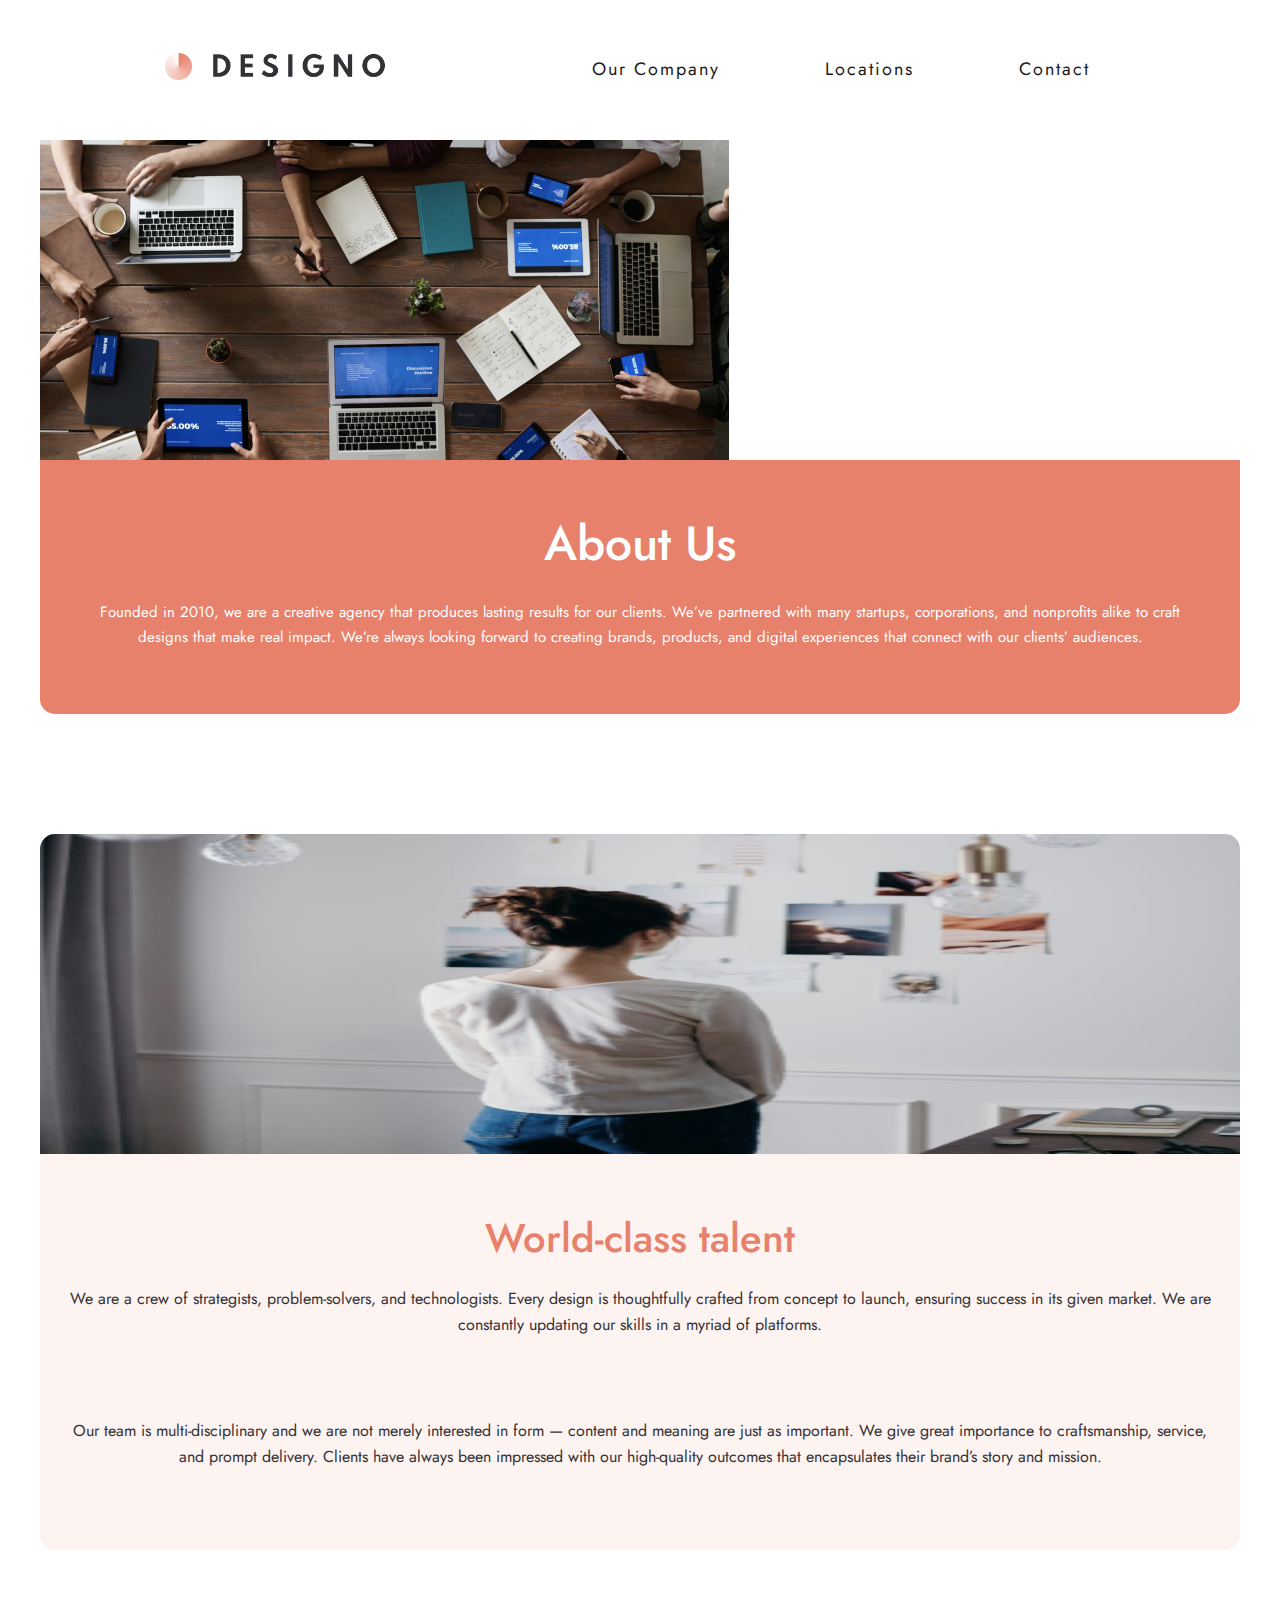
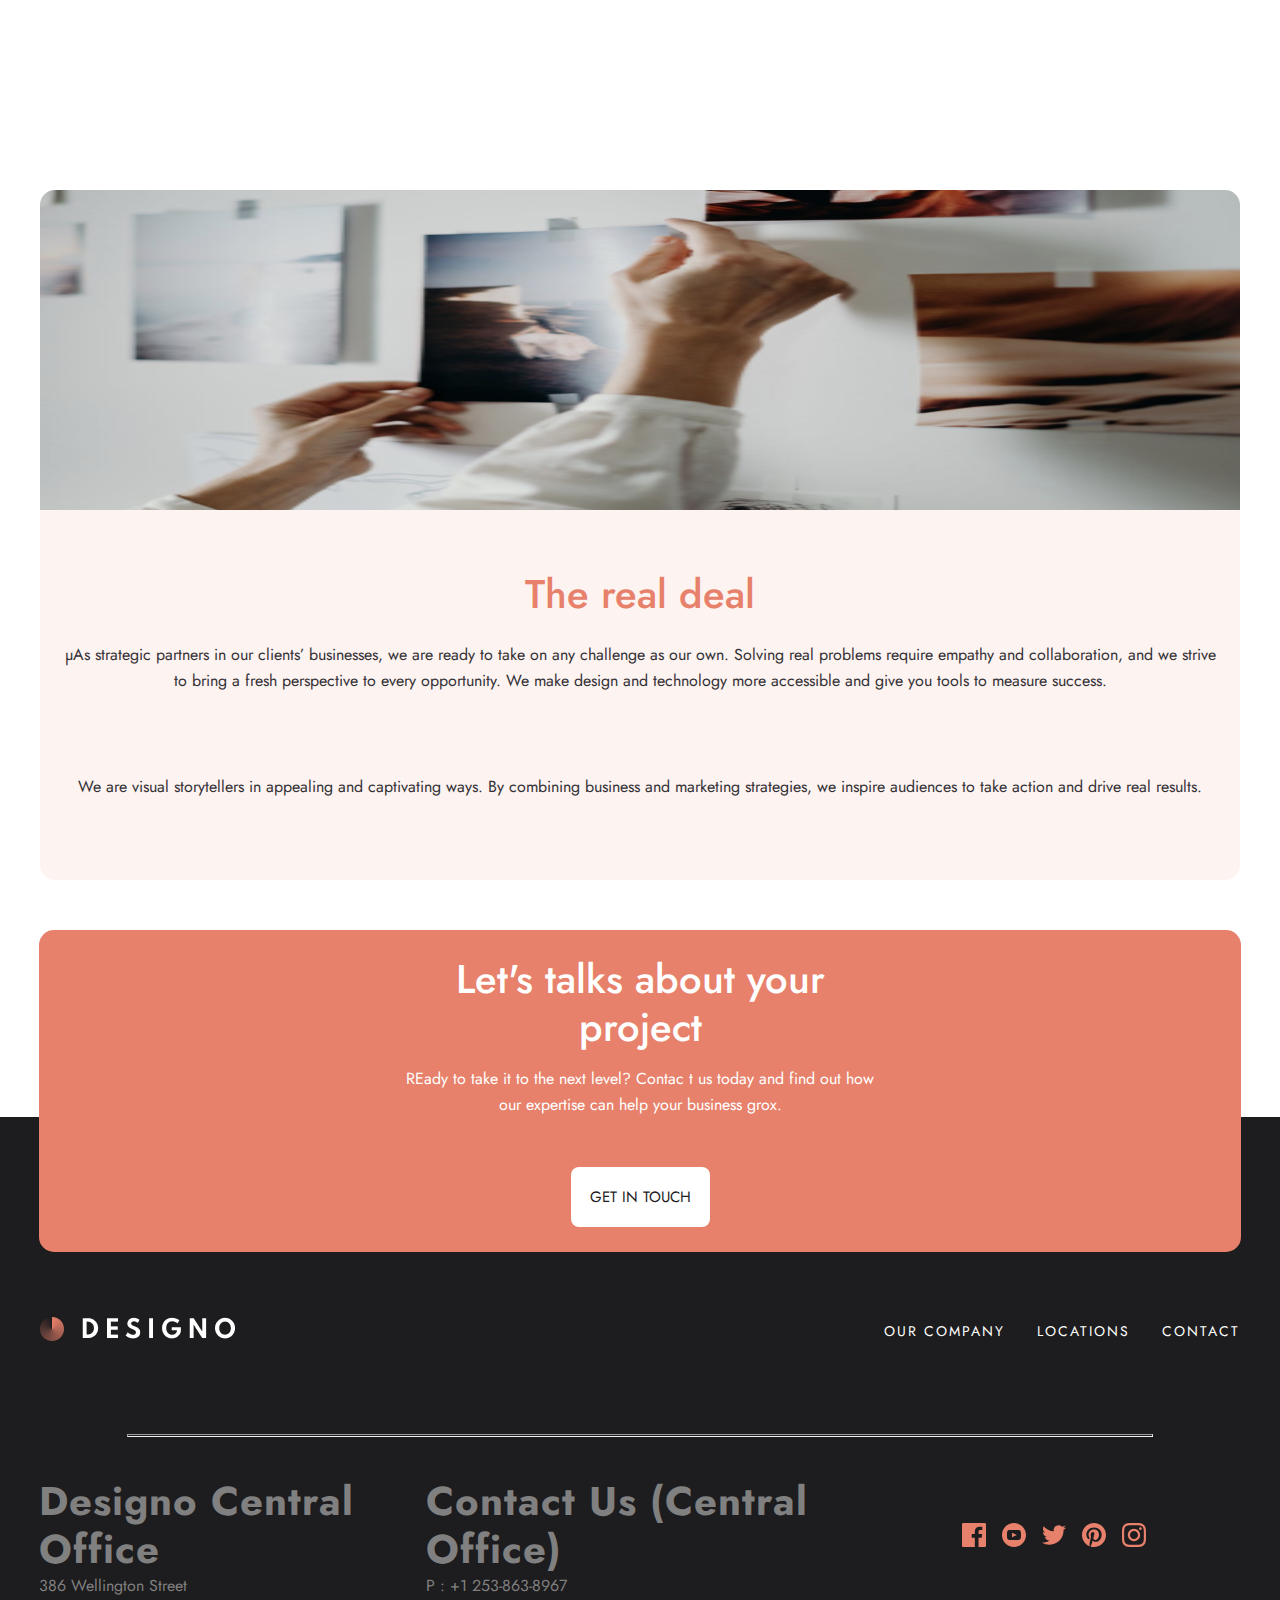
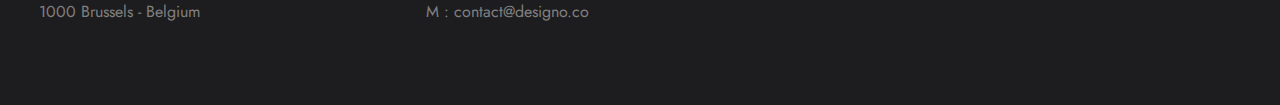
==== commit a465504e: "finition 1.0" ====
--- a/about.html
+++ b/about.html
@@ -32,7 +32,7 @@
 
         <nav class="_nav_header">  
             <ul class="_nav_header_list">
-                <li><a href="about.html" class="_nav_header_link">Our Copany</a></li>
+                <li><a href="about.html" class="_nav_header_link">Our Company</a></li>
                 <li><a href="location.html" class="_nav_header_link">Locations</a></li>
                 <li><a href="contact.html" class="_nav_header_link">Contact</a></li>
             </ul>
@@ -43,7 +43,13 @@
 
     <main>
         <section class="about_us">
-            <img src="src/img/about/workship.png" alt="workship_photo"></img>   
+            <picture>
+                <source media="(min-width: 1440px)" srcset="src/img/about/about1-deskop.png">
+                <source media="(min-width: 376px)" srcset="/src/img/about/about1-tablet.png">
+
+                <img src="src/img/about/about1-mobile.png">
+            </picture>
+          <!--  <img src="src/img/about/workship.png" alt="workship_photo"></img> -->  
             <section class="about_text">
                 <h1>About Us</h1>
                 <p>Founded in 2010, we are a creative agency that produces lasting results for our clients. We’ve partnered with many startups, corporations, and nonprofits alike to craft designs that make real impact. We’re always looking forward to creating brands, products, and digital experiences that connect with our clients’ audiences.</p>
@@ -87,7 +93,7 @@
             <hr class="ligne_mobile">
 
                     <ul class="footer_info_list">
-                        <li><a href="#" class="footer_info_link">Our Copany</a></li>
+                        <li><a href="#" class="footer_info_link">Our Company</a></li>
                         <li><a href="#" class="footer_info_link">Locations</a></li>
                         <li><a href="#" class="footer_info_link">Contact</a></li>
                     </ul>
@@ -131,4 +137,5 @@
 </body>
 
 </html>
-</html>+</html>
+
--- a/src/css/about.min.css
+++ b/src/css/about.min.css
@@ -1 +1 @@
-@import"https://fonts.googleapis.com/css2?family=Jost:ital,wght@0,100;0,200;0,300;0,400;0,500;0,600;0,700;0,800;0,900;1,100;1,200;1,300;1,400;1,500;1,600;1,700;1,800;1,900&display=swap";@import"https://fonts.googleapis.com/css2?family=Jost:ital,wght@0,100;0,200;0,300;0,400;0,500;0,600;0,700;0,800;0,900;1,100;1,200;1,300;1,400;1,500;1,600;1,700;1,800;1,900&display=swap";@import"https://fonts.googleapis.com/css2?family=Jost:ital,wght@0,100;0,200;0,300;0,400;0,500;0,600;0,700;0,800;0,900;1,100;1,200;1,300;1,400;1,500;1,600;1,700;1,800;1,900&display=swap";html,body,span,span,applet,object,iframe,h1,h2,h3,h4,h5,h6,p,blockquote,pre,a,abbr,acronym,address,big,cite,code,del,dfn,em,img,ins,kbd,q,s,samp,small,strike,strong,sub,sup,tt,var,b,u,i,center,dl,dt,dd,ol,ul,li,fieldset,form,label,legend,table,caption,tbody,tfoot,thead,tr,th,td,article,aside,canvas,details,embed,figure,figcaption,footer,header,hgroup,menu,nav,output,ruby,section,summary,time,mark,audio,video{margin:0;padding:0;border:0;font-size:100%;font:inherit;vertical-align:baseline}article,aside,details,figcaption,figure,footer,header,hgroup,menu,nav,section{display:block}body{line-height:1}ol,ul{list-style:none}blockquote,q{quotes:none}blockquote:before,blockquote:after,q:before,q:after{content:"";content:none}table{border-collapse:collapse;border-spacing:0}h1{font-family:"Jost";font-style:normal;font-weight:500;font-size:48px;line-height:48px}h2{font-family:"Jost";font-style:normal;font-weight:500;font-size:40px;line-height:48px;letter-spacing:2px}h2{font-family:"Jost";font-style:normal;font-weight:500;font-size:20px;line-height:26px;letter-spacing:5px}body{font-family:"Jost";font-style:normal;font-weight:400;font-size:16px;line-height:26px}h1{font-family:"Jost";font-style:normal;font-weight:500;font-size:48px;line-height:48px}h2{font-family:"Jost";font-style:normal;font-weight:500;font-size:40px;line-height:48px;letter-spacing:2px}h2{font-family:"Jost";font-style:normal;font-weight:500;font-size:20px;line-height:26px;letter-spacing:5px}body{font-family:"Jost";font-style:normal;font-weight:400;font-size:16px;line-height:26px}.header{background-color:#fff;width:calc(100% - 70px);height:96px;display:-webkit-box;display:-ms-flexbox;display:flex;-webkit-box-pack:justify;-ms-flex-pack:justify;justify-content:space-between;-webkit-box-align:center;-ms-flex-align:center;align-items:center;padding:0px 35px}.header .logo{max-height:27px}.header .header_burger_close{display:none;cursor:pointer}.header .header_burger_close svg{width:35px;height:32px}.header .on{display:block}.header .header_burger_open{display:block;cursor:pointer}.header .header_burger_open svg{width:35px;height:32px}.header .off{display:none}.header ._nav_header{position:fixed;top:0;left:0;width:100%;height:235px;background-color:#1d1c1e;display:-webkit-box;display:-ms-flexbox;display:flex;margin-top:96px;-webkit-box-pack:justify;-ms-flex-pack:justify;justify-content:space-between;padding-left:24px;-webkit-transform:translateX(500vh);transform:translateX(500vh);-webkit-transition:all 1s;transition:all 1s}.header ._nav_header ._nav_header_list{display:-webkit-box;display:-ms-flexbox;display:flex;-webkit-box-orient:vertical;-webkit-box-direction:normal;-ms-flex-direction:column;flex-direction:column;-webkit-box-align:left;-ms-flex-align:left;align-items:left;-webkit-box-pack:center;-ms-flex-pack:center;justify-content:center;gap:35px}.header ._nav_header ._nav_header_list ._nav_header_link{color:#fff;text-decoration:none;font-size:24px;font-size:24px}.header .open{-webkit-transform:initial;transform:initial;display:-webkit-box;display:-ms-flexbox;display:flex}@media screen and (min-width: 376px){.header{display:-webkit-box;display:-ms-flexbox;display:flex;height:initial;width:initial;padding:0px 165px;background-color:#fff}.header img{margin-right:25px}.header ._nav_header{display:-webkit-box;display:-ms-flexbox;display:flex;-webkit-box-align:center;-ms-flex-align:center;align-items:center;-webkit-box-pack:center;-ms-flex-pack:center;justify-content:center;position:relative;width:initial;height:95px;background-color:#fff;margin-top:0px;padding-left:0px;-webkit-transform:none;transform:none;-webkit-transition:none;transition:none}.header ._nav_header ._nav_header_list{-webkit-box-orient:horizontal;-webkit-box-direction:normal;-ms-flex-direction:row;flex-direction:row;-webkit-box-align:center;-ms-flex-align:center;align-items:center;-webkit-box-pack:center;-ms-flex-pack:center;justify-content:center;display:-webkit-box;display:-ms-flexbox;display:flex;-webkit-box-pack:justify;-ms-flex-pack:justify;justify-content:space-between;align-items:center;height:56px;margin:0px 40px 0px 48px;position:relative;padding:0;margin:0;list-style:none;gap:55px}.header ._nav_header ._nav_header_list ._nav_header_link{color:#1d1c1e;text-decoration:none;font-weight:400;font-size:18px;padding:28px 25px 31px;line-height:14px;letter-spacing:2px}.header .header_burger_open{display:none}.header .header_burger_close{display:none}}h1{font-family:"Jost";font-style:normal;font-weight:500;font-size:48px;line-height:48px}h2{font-family:"Jost";font-style:normal;font-weight:500;font-size:40px;line-height:48px;letter-spacing:2px}h2{font-family:"Jost";font-style:normal;font-weight:500;font-size:20px;line-height:26px;letter-spacing:5px}body{font-family:"Jost";font-style:normal;font-weight:400;font-size:16px;line-height:26px}footer{width:100vw;display:-webkit-box;display:-ms-flexbox;display:flex;-webkit-box-orient:vertical;-webkit-box-direction:normal;-ms-flex-direction:column;flex-direction:column;gap:40px}footer .talk_project{position:relative;background-color:#e7816b;text-align:center;color:#fff;padding:25px;margin:50px 35px -200px;bottom:10;border-radius:15%}footer .talk_project h1{font-size:32px}footer .talk_project p{font-size:15px;margin-top:15px;margin-bottom:49px}footer .talk_project a{text-decoration:none;font-size:15px;color:#1d1c1e;padding:17px 19px;text-transform:uppercase;background-color:#fff;border-radius:8%}footer .black_bg{background-color:#1d1c1e;padding-top:150px;width:100vw;display:-webkit-box;display:-ms-flexbox;display:flex;-webkit-box-orient:vertical;-webkit-box-direction:normal;-ms-flex-direction:column;flex-direction:column;gap:40px}footer .black_bg .footer_nav{display:-webkit-box;display:-ms-flexbox;display:flex;-webkit-box-pack:justify;-ms-flex-pack:justify;justify-content:space-between;-webkit-box-align:center;-ms-flex-align:center;align-items:center;-webkit-box-orient:vertical;-webkit-box-direction:normal;-ms-flex-direction:column;flex-direction:column}footer .black_bg .footer_nav .logo{max-height:27px;margin:50px auto}footer .black_bg .footer_nav .ligne_mobile{color:rgba(255,255,255,.1);height:1px;width:80%;margin:0 24px 32px}footer .black_bg .footer_nav .footer_info_list{display:-webkit-box;display:-ms-flexbox;display:flex;-webkit-box-orient:vertical;-webkit-box-direction:normal;-ms-flex-direction:column;flex-direction:column;gap:32px;text-align:center;text-transform:uppercase;font-size:14px;letter-spacing:2px}footer .black_bg .footer_nav .footer_info_list .footer_info_link{text-decoration:none;color:#fff}footer .black_bg .ligne_pc{display:none}footer .black_bg .adress_contact{display:-webkit-box;display:-ms-flexbox;display:flex;-webkit-box-orient:vertical;-webkit-box-direction:normal;-ms-flex-direction:column;flex-direction:column;-webkit-box-align:center;-ms-flex-align:center;align-items:center;-ms-flex-line-pack:center;align-content:center;font-size:16px;color:gray;text-align:center;gap:40px;padding:0 50px}footer .black_bg .adress_contact h2{letter-spacing:1px;font-weight:700}footer .black_bg .adress_contact p{font-size:16px}footer .black_bg .reseau{color:#fff}footer .black_bg .reseau .menu_reseau{display:-webkit-box;display:-ms-flexbox;display:flex;-webkit-box-align:center;-ms-flex-align:center;align-items:center;-webkit-box-pack:center;-ms-flex-pack:center;justify-content:center;gap:16px}@media screen and (min-width: 768px){footer{width:100vw;display:-webkit-box;display:-ms-flexbox;display:flex;-webkit-box-orient:vertical;-webkit-box-direction:normal;-ms-flex-direction:column;flex-direction:column;gap:40px}footer .talk_project{position:relative;background-color:#e7816b;display:grid;-webkit-box-pack:center;-ms-flex-pack:center;justify-content:center;-webkit-box-align:center;-ms-flex-align:center;align-items:center;grid-template-columns:1fr 1fr;grid-template-rows:1fr 1fr;gap:0px 0px;grid-auto-flow:row;grid-template-areas:"h1 a" "p a";text-align:left;color:#fff;padding:25px;margin:50px 165px -175px;bottom:10;border-radius:15px}footer .talk_project h1{grid-area:h1;font-size:40px;width:468px;margin-left:95px;margin-top:75px}footer .talk_project p{grid-area:p;font-size:16px;margin-top:15px;margin-bottom:49px;width:468px;margin-left:95px}footer .talk_project a{margin:auto;grid-area:a;text-decoration:none;font-size:15px;color:#1d1c1e;text-align:center;padding:17px 19px;text-transform:uppercase;background-color:#fff;border-radius:8px}footer .black_bg{background-color:#1d1c1e;padding-top:150px;width:100vw}footer .black_bg .footer_nav{display:-webkit-box;display:-ms-flexbox;display:flex;-webkit-box-pack:justify;-ms-flex-pack:justify;justify-content:space-between;-webkit-box-align:center;-ms-flex-align:center;align-items:center;-webkit-box-orient:horizontal;-webkit-box-direction:normal;-ms-flex-direction:row;flex-direction:row;padding:0 165px}footer .black_bg .footer_nav .logo{max-height:27px;margin:50px 0}footer .black_bg .footer_nav .ligne_mobile{display:none}footer .black_bg .footer_nav .footer_info_list{display:-webkit-box;display:-ms-flexbox;display:flex;-webkit-box-orient:horizontal;-webkit-box-direction:normal;-ms-flex-direction:row;flex-direction:row;gap:32px;text-align:center;text-transform:uppercase;font-size:14px;letter-spacing:2px}footer .black_bg .footer_nav .footer_info_list .footer_info_link{text-decoration:none;color:#fff}footer .black_bg .ligne_pc{display:block;color:rgba(255,255,255,.1);height:1px;width:80%;margin:0 32px;-ms-flex-item-align:center;align-self:center}footer .black_bg .adresse_et_reseau{display:-webkit-box;display:-ms-flexbox;display:flex;-webkit-box-pack:justify;-ms-flex-pack:justify;justify-content:space-between;-webkit-box-align:center;-ms-flex-align:center;align-items:center;padding:0 165px;margin-bottom:50px}footer .black_bg .adresse_et_reseau .adress_contact{display:-webkit-box;display:-ms-flexbox;display:flex;-webkit-box-orient:horizontal;-webkit-box-direction:normal;-ms-flex-direction:row;flex-direction:row;-webkit-box-pack:left;-ms-flex-pack:left;justify-content:left;font-size:16px;color:gray;text-align:left;gap:155px;padding:0 0}footer .black_bg .adresse_et_reseau .adress_contact h2{letter-spacing:1px;font-weight:700}footer .black_bg .adresse_et_reseau .adress_contact p{font-size:16px}footer .black_bg .adresse_et_reseau .reseau{color:#fff}footer .black_bg .adresse_et_reseau .reseau .menu_reseau{display:-webkit-box;display:-ms-flexbox;display:flex;-webkit-box-align:center;-ms-flex-align:center;align-items:center;-webkit-box-pack:center;-ms-flex-pack:center;justify-content:center;gap:16px}}.about_us{display:-webkit-box;display:-ms-flexbox;display:flex;-webkit-box-orient:vertical;-webkit-box-direction:normal;-ms-flex-direction:column;flex-direction:column}.about_us .about_text{background-color:#e7816b;text-align:center;color:#fff;padding:24px}.about_us .about_text h1{font-size:32px;line-height:36px;padding-top:60px}.about_us .about_text p{font-size:15px;line-height:25px;margin-top:24px;margin-bottom:80px}.talent{display:-webkit-box;display:-ms-flexbox;display:flex;-webkit-box-orient:vertical;-webkit-box-direction:normal;-ms-flex-direction:column;flex-direction:column}.talent .talent_text{background-color:#fdf3f0;text-align:center;padding:0 24px}.talent .talent_text h1{color:#e7816b;font-size:32px;line-height:36px;padding-top:60px}.talent .talent_text p{color:#333136;font-size:15px;margin-top:24px;margin-bottom:80px;line-height:25px}.real-deal{display:-webkit-box;display:-ms-flexbox;display:flex;-webkit-box-orient:vertical;-webkit-box-direction:normal;-ms-flex-direction:column;flex-direction:column}.real-deal .real-deal_text{background-color:#fdf3f0;text-align:center;padding:0 24px}.real-deal .real-deal_text h1{color:#e7816b;font-size:32px;line-height:36px;padding-top:60px}.real-deal .real-deal_text p{color:#333136;font-size:15px;margin-top:24px;margin-bottom:80px;line-height:25px}@media screen and (min-width: 376px){main{display:-webkit-box;display:-ms-flexbox;display:flex;-webkit-box-orient:vertical;-webkit-box-direction:normal;-ms-flex-direction:column;flex-direction:column;gap:120px;padding:0 40px}main .about_us{display:-webkit-box;display:-ms-flexbox;display:flex;-webkit-box-orient:vertical;-webkit-box-direction:normal;-ms-flex-direction:column;flex-direction:column}main .about_us img{border-radius:15px 15px 0 0;height:320px}main .about_us .about_text{padding:0;border-radius:0 0 15px 15px}main .about_us .about_text h1{font-size:48px;line-height:48px;padding-top:60px}main .about_us .about_text p{font-size:15px;line-height:25px;margin:32px 58px 64px 58px}main .talent img{height:320px;border-radius:15px 15px 0 0}main .talent .talent_text{border-radius:0 0 15px 15px}main .talent .talent_text h1{font-size:40px;line-height:48px}main .talent .talent_text p{font-size:16px;line-height:26px}main .real-deal img{height:320px;border-radius:15px 15px 0 0}main .real-deal .real-deal_text{padding:0 24px;border-radius:0 0 15px 15px}main .real-deal .real-deal_text h1{font-size:40px;line-height:48px}main .real-deal .real-deal_text p{font-size:16px;line-height:26px}}@media screen and (min-width: 769px){main{gap:120px;padding:0 164.5px}main .about_us{display:-webkit-box;display:-ms-flexbox;display:flex;-webkit-box-orient:horizontal;-webkit-box-direction:reverse;-ms-flex-direction:row-reverse;flex-direction:row-reverse}main .about_us img{border-radius:0 15px 15px 0;height:450px;width:476px}main .about_us .about_text{border-radius:15px 0 0 15px;display:-webkit-box;display:-ms-flexbox;display:flex;-webkit-box-orient:vertical;-webkit-box-direction:normal;-ms-flex-direction:column;flex-direction:column;-webkit-box-pack:center;-ms-flex-pack:center;justify-content:center;text-align:left;padding:0px}main .about_us .about_text h1{font-size:48px;line-height:48px;padding-top:0;margin-left:95px}main .about_us .about_text p{font-size:16px;line-height:26px;margin:32px 75px 0px 95px}main .talent{display:-webkit-box;display:-ms-flexbox;display:flex;-webkit-box-orient:horizontal;-webkit-box-direction:normal;-ms-flex-direction:row;flex-direction:row}main .talent img{border-radius:15px 0 0 15px;height:640px;width:476px}main .talent .talent_text{display:-webkit-box;display:-ms-flexbox;display:flex;-webkit-box-orient:vertical;-webkit-box-direction:normal;-ms-flex-direction:column;flex-direction:column;gap:44px;border-radius:0 15px 15px 0;background-color:#fdf3f0;text-align:left;padding:154px 95px 0px 95px}main .talent .talent_text h1{color:#e7816b;font-size:32px;line-height:36px;padding-top:0px}main .talent .talent_text p{color:#333136;font-size:15px;margin:0px;line-height:25px}main .real-deal{display:-webkit-box;display:-ms-flexbox;display:flex;-webkit-box-orient:horizontal;-webkit-box-direction:reverse;-ms-flex-direction:row-reverse;flex-direction:row-reverse}main .real-deal img{border-radius:0 15px 15px 0;height:initial}main .real-deal .real-deal_text{border-radius:15px 0 0 15px;background-color:#fdf3f0;text-align:center;padding:0 24px}main .real-deal .real-deal_text h1{color:#e7816b;font-size:32px;line-height:36px;padding-top:60px}main .real-deal .real-deal_text p{color:#333136;font-size:15px;margin-top:24px;margin-bottom:80px;line-height:25px}}/*# sourceMappingURL=about.min.css.map */+@import"https://fonts.googleapis.com/css2?family=Jost:ital,wght@0,100;0,200;0,300;0,400;0,500;0,600;0,700;0,800;0,900;1,100;1,200;1,300;1,400;1,500;1,600;1,700;1,800;1,900&display=swap";@import"https://fonts.googleapis.com/css2?family=Jost:ital,wght@0,100;0,200;0,300;0,400;0,500;0,600;0,700;0,800;0,900;1,100;1,200;1,300;1,400;1,500;1,600;1,700;1,800;1,900&display=swap";@import"https://fonts.googleapis.com/css2?family=Jost:ital,wght@0,100;0,200;0,300;0,400;0,500;0,600;0,700;0,800;0,900;1,100;1,200;1,300;1,400;1,500;1,600;1,700;1,800;1,900&display=swap";html,body,span,span,applet,object,iframe,h1,h2,h3,h4,h5,h6,p,blockquote,pre,a,abbr,acronym,address,big,cite,code,del,dfn,em,img,ins,kbd,q,s,samp,small,strike,strong,sub,sup,tt,var,b,u,i,center,dl,dt,dd,ol,ul,li,fieldset,form,label,legend,table,caption,tbody,tfoot,thead,tr,th,td,article,aside,canvas,details,embed,figure,figcaption,footer,header,hgroup,menu,nav,output,ruby,section,summary,time,mark,audio,video{margin:0;padding:0;border:0;font-size:100%;font:inherit;vertical-align:baseline}article,aside,details,figcaption,figure,footer,header,hgroup,menu,nav,section{display:block}body{line-height:1}ol,ul{list-style:none}blockquote,q{quotes:none}blockquote:before,blockquote:after,q:before,q:after{content:"";content:none}table{border-collapse:collapse;border-spacing:0}h1{font-family:"Jost";font-style:normal;font-weight:500;font-size:48px;line-height:48px}h2{font-family:"Jost";font-style:normal;font-weight:500;font-size:40px;line-height:48px;letter-spacing:2px}h3{font-family:"Jost";font-style:normal;font-weight:500;font-size:20px;line-height:26px;letter-spacing:5px}body{font-family:"Jost";font-style:normal;font-weight:400;font-size:16px;line-height:26px}h1{font-family:"Jost";font-style:normal;font-weight:500;font-size:48px;line-height:48px}h2{font-family:"Jost";font-style:normal;font-weight:500;font-size:40px;line-height:48px;letter-spacing:2px}h3{font-family:"Jost";font-style:normal;font-weight:500;font-size:20px;line-height:26px;letter-spacing:5px}body{font-family:"Jost";font-style:normal;font-weight:400;font-size:16px;line-height:26px}.header{background-color:#fff;width:calc(100% - 70px);height:96px;display:-webkit-box;display:-ms-flexbox;display:flex;-webkit-box-pack:justify;-ms-flex-pack:justify;justify-content:space-between;-webkit-box-align:center;-ms-flex-align:center;align-items:center;padding:0px 35px}.header .logo{max-height:27px}.header .header_burger_close{display:none;cursor:pointer}.header .header_burger_close svg{width:35px;height:32px}.header .on{display:block}.header .header_burger_open{display:block;cursor:pointer}.header .header_burger_open svg{width:35px;height:32px}.header .off{display:none}.header ._nav_header{position:fixed;top:0;left:0;width:100%;height:235px;background-color:#1d1c1e;display:-webkit-box;display:-ms-flexbox;display:flex;margin-top:96px;-webkit-box-pack:justify;-ms-flex-pack:justify;justify-content:space-between;padding-left:24px;-webkit-transform:translateX(500vh);transform:translateX(500vh);-webkit-transition:all 1s;transition:all 1s}.header ._nav_header ._nav_header_list{display:-webkit-box;display:-ms-flexbox;display:flex;-webkit-box-orient:vertical;-webkit-box-direction:normal;-ms-flex-direction:column;flex-direction:column;-webkit-box-align:left;-ms-flex-align:left;align-items:left;-webkit-box-pack:center;-ms-flex-pack:center;justify-content:center;gap:35px}.header ._nav_header ._nav_header_list ._nav_header_link{color:#fff;text-decoration:none;font-size:24px;font-size:24px}.header ._nav_header ._nav_header_list ._nav_header_link:hover{text-decoration:underline}.header .open{-webkit-transform:initial;transform:initial;display:-webkit-box;display:-ms-flexbox;display:flex}@media screen and (min-width: 376px){.header{display:-webkit-box;display:-ms-flexbox;display:flex;height:initial;width:initial;padding:22.5px 165px;background-color:#fff}.header img{margin-right:25px}.header ._nav_header{display:-webkit-box;display:-ms-flexbox;display:flex;-webkit-box-align:center;-ms-flex-align:center;align-items:center;-webkit-box-pack:center;-ms-flex-pack:center;justify-content:center;position:relative;width:initial;height:95px;background-color:#fff;margin-top:0px;padding-left:0px;-webkit-transform:none;transform:none;-webkit-transition:none;transition:none}.header ._nav_header ._nav_header_list{-webkit-box-orient:horizontal;-webkit-box-direction:normal;-ms-flex-direction:row;flex-direction:row;-webkit-box-align:center;-ms-flex-align:center;align-items:center;-webkit-box-pack:center;-ms-flex-pack:center;justify-content:center;display:-webkit-box;display:-ms-flexbox;display:flex;-webkit-box-pack:justify;-ms-flex-pack:justify;justify-content:space-between;align-items:center;height:56px;margin:0px 40px 0px 48px;position:relative;padding:0;margin:0;list-style:none;gap:55px}.header ._nav_header ._nav_header_list ._nav_header_link{color:#1d1c1e;text-decoration:none;font-weight:400;font-size:18px;padding:28px 25px 31px;line-height:14px;letter-spacing:2px}.header .header_burger_open{display:none}.header .header_burger_close{display:none}}h1{font-family:"Jost";font-style:normal;font-weight:500;font-size:48px;line-height:48px}h2{font-family:"Jost";font-style:normal;font-weight:500;font-size:40px;line-height:48px;letter-spacing:2px}h3{font-family:"Jost";font-style:normal;font-weight:500;font-size:20px;line-height:26px;letter-spacing:5px}body{font-family:"Jost";font-style:normal;font-weight:400;font-size:16px;line-height:26px}footer{width:100vw;display:-webkit-box;display:-ms-flexbox;display:flex;-webkit-box-orient:vertical;-webkit-box-direction:normal;-ms-flex-direction:column;flex-direction:column;gap:40px}footer .talk_project{position:relative;background-color:#e7816b;text-align:center;color:#fff;padding:25px;margin:50px 35px -200px;bottom:10;border-radius:15px}footer .talk_project h1{font-size:32px}footer .talk_project p{font-size:15px;margin-top:15px;margin-bottom:49px}footer .talk_project a{text-decoration:none;font-size:15px;color:#1d1c1e;padding:17px 19px;text-transform:uppercase;background-color:#fff;border-radius:8px}footer .talk_project a:hover{background-color:#ffad9b;color:#fff}footer .black_bg{background-color:#1d1c1e;padding-top:150px;width:100vw;display:-webkit-box;display:-ms-flexbox;display:flex;-webkit-box-orient:vertical;-webkit-box-direction:normal;-ms-flex-direction:column;flex-direction:column;gap:40px}footer .black_bg .footer_nav{display:-webkit-box;display:-ms-flexbox;display:flex;-webkit-box-pack:justify;-ms-flex-pack:justify;justify-content:space-between;-webkit-box-align:center;-ms-flex-align:center;align-items:center;-webkit-box-orient:vertical;-webkit-box-direction:normal;-ms-flex-direction:column;flex-direction:column}footer .black_bg .footer_nav .logo{max-height:27px;margin:50px auto}footer .black_bg .footer_nav .ligne_mobile{color:rgba(255,255,255,.1);height:1px;width:80%;margin:0 24px 32px}footer .black_bg .footer_nav .footer_info_list{display:-webkit-box;display:-ms-flexbox;display:flex;-webkit-box-orient:vertical;-webkit-box-direction:normal;-ms-flex-direction:column;flex-direction:column;gap:32px;text-align:center;text-transform:uppercase;font-size:14px;letter-spacing:2px}footer .black_bg .footer_nav .footer_info_list .footer_info_link{text-decoration:none;color:#fff}footer .black_bg .ligne_pc{display:none}footer .black_bg .adress_contact{display:-webkit-box;display:-ms-flexbox;display:flex;-webkit-box-orient:vertical;-webkit-box-direction:normal;-ms-flex-direction:column;flex-direction:column;-webkit-box-align:center;-ms-flex-align:center;align-items:center;-ms-flex-line-pack:center;align-content:center;font-size:16px;color:gray;text-align:center;gap:40px;padding:0 50px}footer .black_bg .adress_contact h2{letter-spacing:1px;font-weight:700}footer .black_bg .adress_contact p{font-size:16px}footer .black_bg .reseau{color:#fff}footer .black_bg .reseau .menu_reseau{display:-webkit-box;display:-ms-flexbox;display:flex;-webkit-box-align:center;-ms-flex-align:center;align-items:center;-webkit-box-pack:center;-ms-flex-pack:center;justify-content:center;gap:16px;margin:40px 95px 64px}@media screen and (min-width: 768px){footer .talk_project{display:-webkit-box;display:-ms-flexbox;display:flex;-webkit-box-orient:vertical;-webkit-box-direction:normal;-ms-flex-direction:column;flex-direction:column;-webkit-box-pack:center;-ms-flex-pack:center;justify-content:center;-webkit-box-align:center;-ms-flex-align:center;align-items:center;gap:0px 0px;text-align:center;margin:50px 39px -175px}footer .talk_project h1{font-size:40px;width:468px}footer .talk_project p{font-size:16px;width:468px}footer .talk_project a{margin:auto;font-size:15px;text-align:center}footer .black_bg .footer_nav{-webkit-box-orient:horizontal;-webkit-box-direction:normal;-ms-flex-direction:row;flex-direction:row;padding:0 40px}footer .black_bg .footer_nav .logo{margin:50px 0}footer .black_bg .footer_nav .ligne_mobile{display:none}footer .black_bg .footer_nav .footer_info_list{-webkit-box-orient:horizontal;-webkit-box-direction:normal;-ms-flex-direction:row;flex-direction:row}footer .black_bg .ligne_pc{display:block;color:rgba(255,255,255,.1);height:1px;width:80%;margin:0 32px;-ms-flex-item-align:center;align-self:center}footer .black_bg .adresse_et_reseau{display:-webkit-box;display:-ms-flexbox;display:flex;-webkit-box-pack:justify;-ms-flex-pack:justify;justify-content:space-between;-webkit-box-align:center;-ms-flex-align:center;align-items:center;padding:0 39px;margin-bottom:80px}footer .black_bg .adresse_et_reseau .adress_contact{-webkit-box-orient:horizontal;-webkit-box-direction:normal;-ms-flex-direction:row;flex-direction:row;-webkit-box-pack:left;-ms-flex-pack:left;justify-content:left;text-align:left;gap:15px;padding:0 0}}@media screen and (min-width: 1440px){footer{width:100vw;display:-webkit-box;display:-ms-flexbox;display:flex;-webkit-box-orient:vertical;-webkit-box-direction:normal;-ms-flex-direction:column;flex-direction:column;gap:40px}footer .talk_project{position:relative;background-color:#e7816b;display:grid;-webkit-box-pack:center;-ms-flex-pack:center;justify-content:center;-webkit-box-align:center;-ms-flex-align:center;align-items:center;grid-template-columns:1fr 1fr;grid-template-rows:1fr 1fr;gap:0px 0px;grid-auto-flow:row;grid-template-areas:"h1 a" "p a";text-align:left;color:#fff;padding:25px;margin:50px 165px -175px;bottom:10;border-radius:15px}footer .talk_project h1{grid-area:h1;font-size:40px;width:468px;margin-left:95px;margin-top:75px}footer .talk_project p{grid-area:p;font-size:16px;margin-top:15px;margin-bottom:49px;width:468px;margin-left:95px}footer .talk_project a{margin:auto;grid-area:a;text-decoration:none;font-size:15px;color:#1d1c1e;text-align:center;padding:17px 19px;text-transform:uppercase;background-color:#fff;border-radius:8px}footer .black_bg{background-color:#1d1c1e;padding-top:150px;width:100vw}footer .black_bg .footer_nav{display:-webkit-box;display:-ms-flexbox;display:flex;-webkit-box-pack:justify;-ms-flex-pack:justify;justify-content:space-between;-webkit-box-align:center;-ms-flex-align:center;align-items:center;-webkit-box-orient:horizontal;-webkit-box-direction:normal;-ms-flex-direction:row;flex-direction:row;padding:0 165px}footer .black_bg .footer_nav .logo{max-height:27px;margin:50px 0}footer .black_bg .footer_nav .ligne_mobile{display:none}footer .black_bg .footer_nav .footer_info_list{display:-webkit-box;display:-ms-flexbox;display:flex;-webkit-box-orient:horizontal;-webkit-box-direction:normal;-ms-flex-direction:row;flex-direction:row;gap:32px;text-align:center;text-transform:uppercase;font-size:14px;letter-spacing:2px}footer .black_bg .footer_nav .footer_info_list .footer_info_link{text-decoration:none;color:#fff}footer .black_bg .ligne_pc{display:block;color:rgba(255,255,255,.1);height:1px;width:80%;margin:0 32px;-ms-flex-item-align:center;align-self:center}footer .black_bg .adresse_et_reseau{display:-webkit-box;display:-ms-flexbox;display:flex;-webkit-box-pack:justify;-ms-flex-pack:justify;justify-content:space-between;-webkit-box-align:center;-ms-flex-align:center;align-items:center;padding:0 165px;margin-bottom:50px}footer .black_bg .adresse_et_reseau .adress_contact{display:-webkit-box;display:-ms-flexbox;display:flex;-webkit-box-orient:horizontal;-webkit-box-direction:normal;-ms-flex-direction:row;flex-direction:row;-webkit-box-pack:left;-ms-flex-pack:left;justify-content:left;font-size:16px;color:gray;text-align:left;gap:155px;padding:0 0}footer .black_bg .adresse_et_reseau .adress_contact h2{letter-spacing:1px;font-weight:700}footer .black_bg .adresse_et_reseau .adress_contact p{font-size:16px}footer .black_bg .adresse_et_reseau .reseau{color:#fff}footer .black_bg .adresse_et_reseau .reseau .menu_reseau{display:-webkit-box;display:-ms-flexbox;display:flex;-webkit-box-align:center;-ms-flex-align:center;align-items:center;-webkit-box-pack:center;-ms-flex-pack:center;justify-content:center;gap:16px}}.about_us{display:-webkit-box;display:-ms-flexbox;display:flex;-webkit-box-orient:vertical;-webkit-box-direction:normal;-ms-flex-direction:column;flex-direction:column}.about_us .about_text{background-color:#e7816b;text-align:center;color:#fff;padding:24px}.about_us .about_text h1{font-size:32px;line-height:36px;padding-top:60px}.about_us .about_text p{font-size:15px;line-height:25px;margin-top:24px;margin-bottom:80px}.talent{display:-webkit-box;display:-ms-flexbox;display:flex;-webkit-box-orient:vertical;-webkit-box-direction:normal;-ms-flex-direction:column;flex-direction:column}.talent .talent_text{background-color:#fdf3f0;text-align:center;padding:0 24px}.talent .talent_text h1{color:#e7816b;font-size:32px;line-height:36px;padding-top:60px}.talent .talent_text p{color:#333136;font-size:15px;margin-top:24px;margin-bottom:80px;line-height:25px}.real-deal{display:-webkit-box;display:-ms-flexbox;display:flex;-webkit-box-orient:vertical;-webkit-box-direction:normal;-ms-flex-direction:column;flex-direction:column}.real-deal .real-deal_text{background-color:#fdf3f0;text-align:center;padding:0 24px}.real-deal .real-deal_text h1{color:#e7816b;font-size:32px;line-height:36px;padding-top:60px}.real-deal .real-deal_text p{color:#333136;font-size:15px;margin-top:24px;margin-bottom:80px;line-height:25px}@media screen and (min-width: 768px){main{display:-webkit-box;display:-ms-flexbox;display:flex;-webkit-box-orient:vertical;-webkit-box-direction:normal;-ms-flex-direction:column;flex-direction:column;gap:120px;padding:0 40px}main .about_us{display:-webkit-box;display:-ms-flexbox;display:flex;-webkit-box-orient:vertical;-webkit-box-direction:normal;-ms-flex-direction:column;flex-direction:column}main .about_us picture{border-radius:15px 15px 0 0;height:320px}main .about_us .about_text{padding:0;border-radius:0 0 15px 15px}main .about_us .about_text h1{font-size:48px;line-height:48px;padding-top:60px}main .about_us .about_text p{font-size:15px;line-height:25px;margin:32px 58px 64px 58px}main .talent img{height:320px;border-radius:15px 15px 0 0}main .talent .talent_text{border-radius:0 0 15px 15px}main .talent .talent_text h1{font-size:40px;line-height:48px}main .talent .talent_text p{font-size:16px;line-height:26px}main .real-deal img{height:320px;border-radius:15px 15px 0 0}main .real-deal .real-deal_text{padding:0 24px;border-radius:0 0 15px 15px}main .real-deal .real-deal_text h1{font-size:40px;line-height:48px}main .real-deal .real-deal_text p{font-size:16px;line-height:26px}}@media screen and (min-width: 1440px){main{gap:120px;padding:0 164.5px}main .about_us{display:-webkit-box;display:-ms-flexbox;display:flex;-webkit-box-orient:horizontal;-webkit-box-direction:reverse;-ms-flex-direction:row-reverse;flex-direction:row-reverse}main .about_us picture{border-radius:0 15px 15px 0;height:450px;width:476px}main .about_us picture img{height:450px}main .about_us .about_text{border-radius:15px 0 0 15px;display:-webkit-box;display:-ms-flexbox;display:flex;-webkit-box-orient:vertical;-webkit-box-direction:normal;-ms-flex-direction:column;flex-direction:column;-webkit-box-pack:center;-ms-flex-pack:center;justify-content:center;text-align:left;padding:0px}main .about_us .about_text h1{font-size:48px;line-height:48px;padding-top:0;margin-left:95px}main .about_us .about_text p{font-size:16px;line-height:26px;margin:32px 75px 0px 95px}main .talent{display:-webkit-box;display:-ms-flexbox;display:flex;-webkit-box-orient:horizontal;-webkit-box-direction:normal;-ms-flex-direction:row;flex-direction:row}main .talent img{border-radius:15px 0 0 15px;height:640px;width:476px}main .talent .talent_text{display:-webkit-box;display:-ms-flexbox;display:flex;-webkit-box-orient:vertical;-webkit-box-direction:normal;-ms-flex-direction:column;flex-direction:column;gap:44px;border-radius:0 15px 15px 0;background-color:#fdf3f0;text-align:left;padding:154px 95px 0px 95px}main .talent .talent_text h1{color:#e7816b;font-size:32px;line-height:36px;padding-top:0px}main .talent .talent_text p{color:#333136;font-size:15px;margin:0px;line-height:25px}main .real-deal{display:-webkit-box;display:-ms-flexbox;display:flex;-webkit-box-orient:horizontal;-webkit-box-direction:reverse;-ms-flex-direction:row-reverse;flex-direction:row-reverse}main .real-deal img{border-radius:0 15px 15px 0;height:initial}main .real-deal .real-deal_text{border-radius:15px 0 0 15px;background-color:#fdf3f0;text-align:center;padding:0 24px}main .real-deal .real-deal_text h1{color:#e7816b;font-size:32px;line-height:36px;padding-top:60px}main .real-deal .real-deal_text p{color:#333136;font-size:15px;margin-top:24px;margin-bottom:80px;line-height:25px}}/*# sourceMappingURL=about.min.css.map */